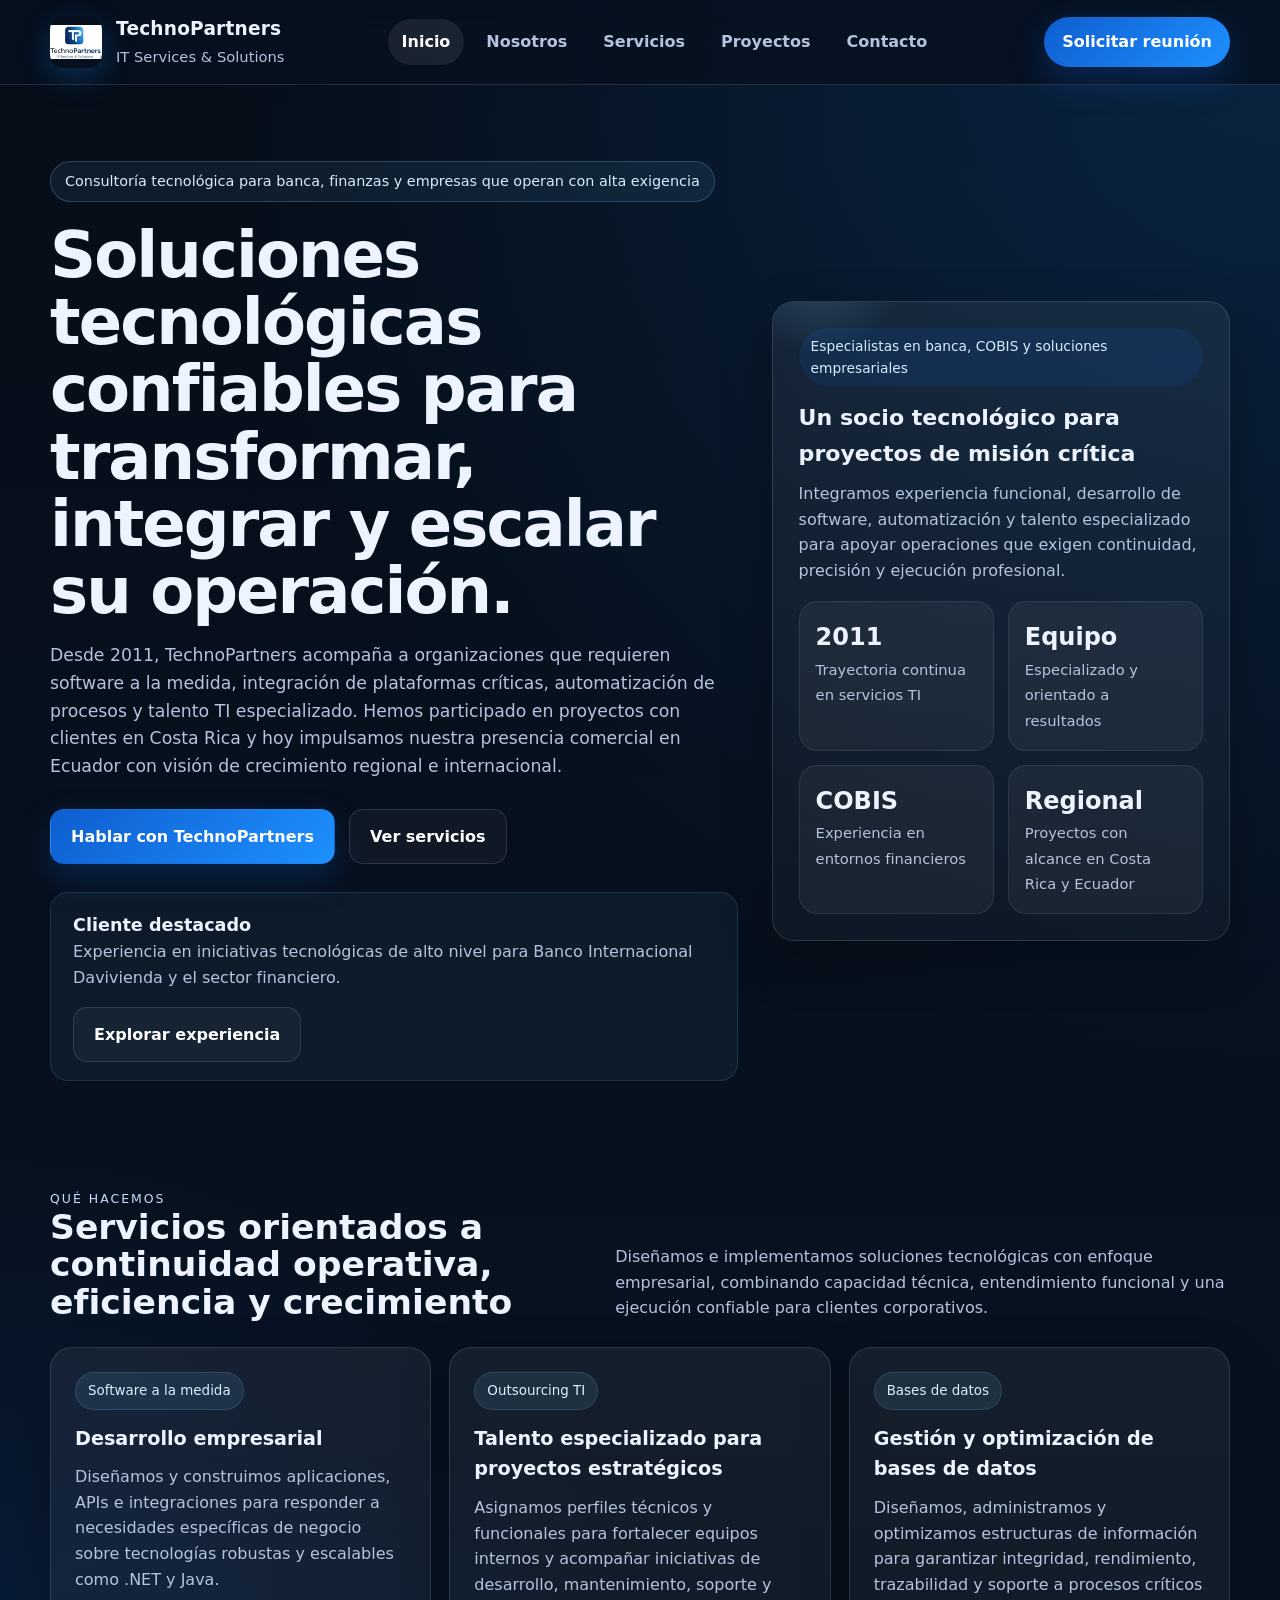
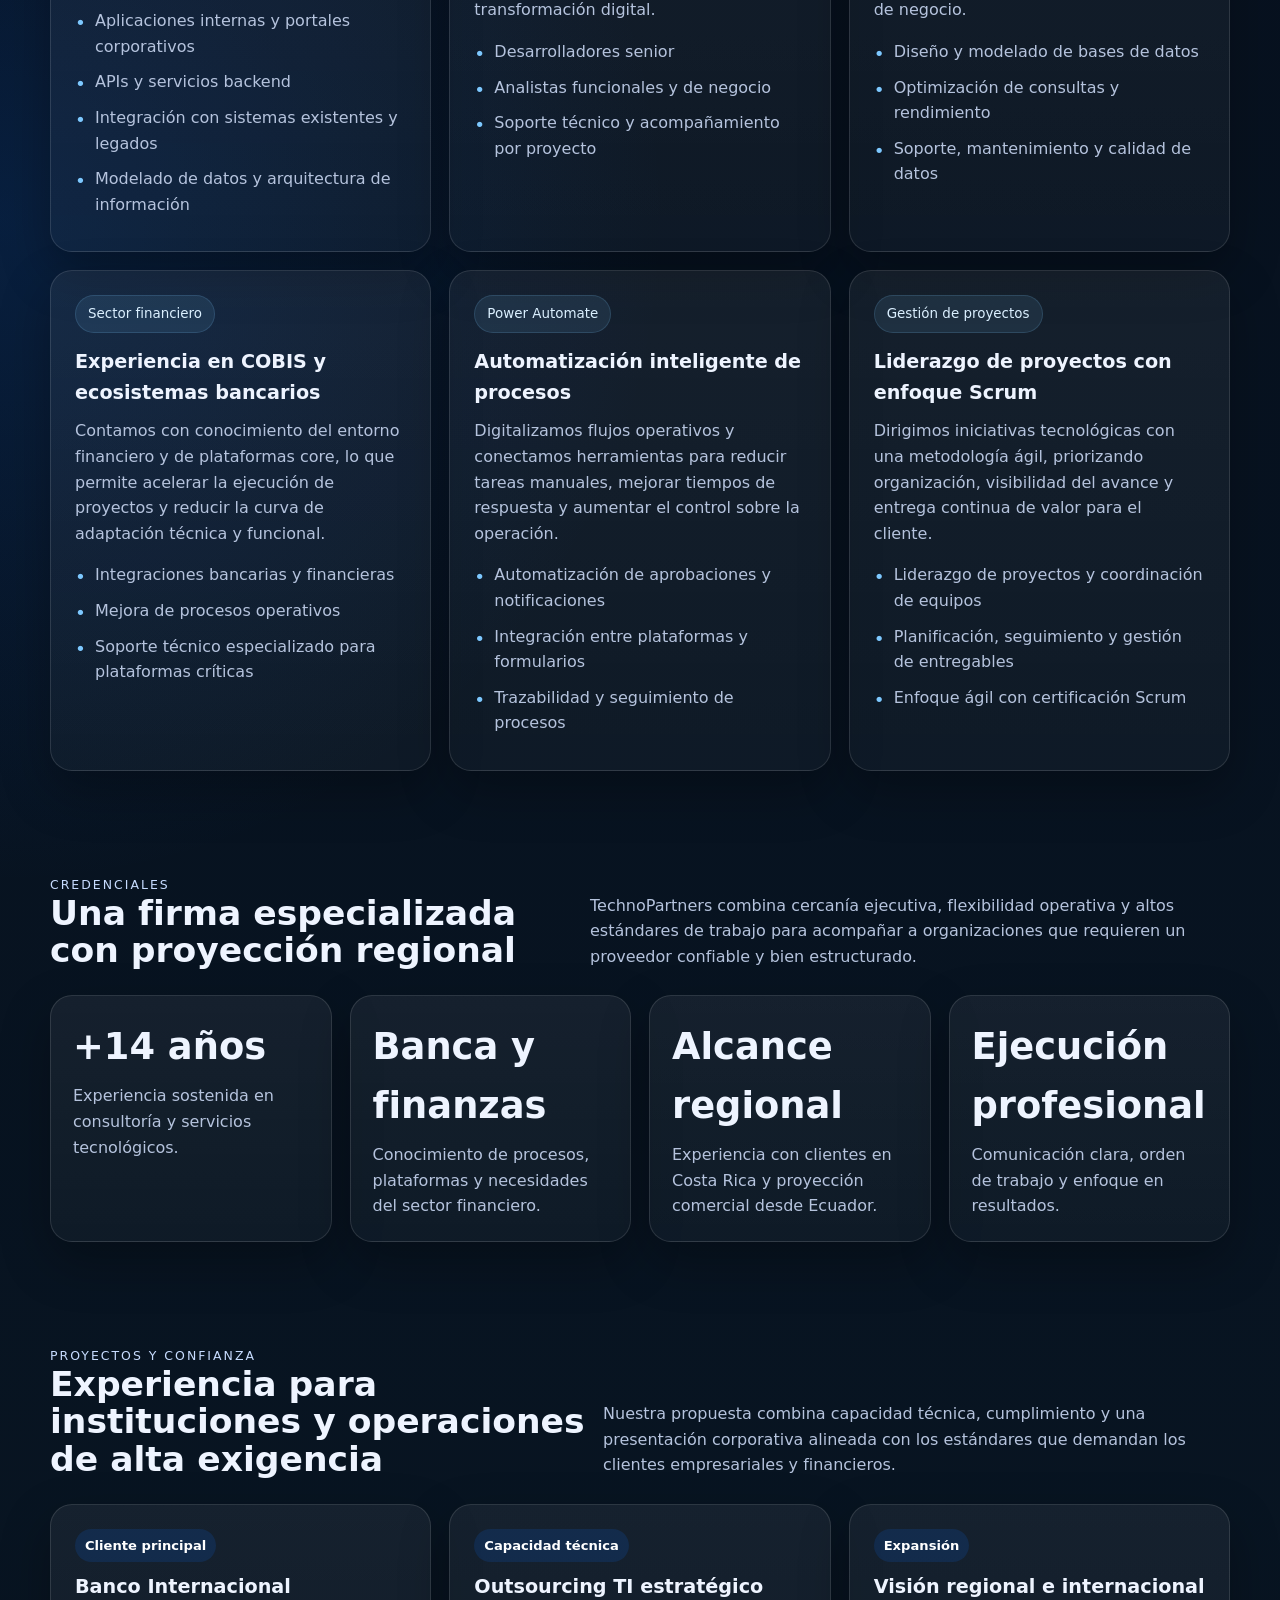
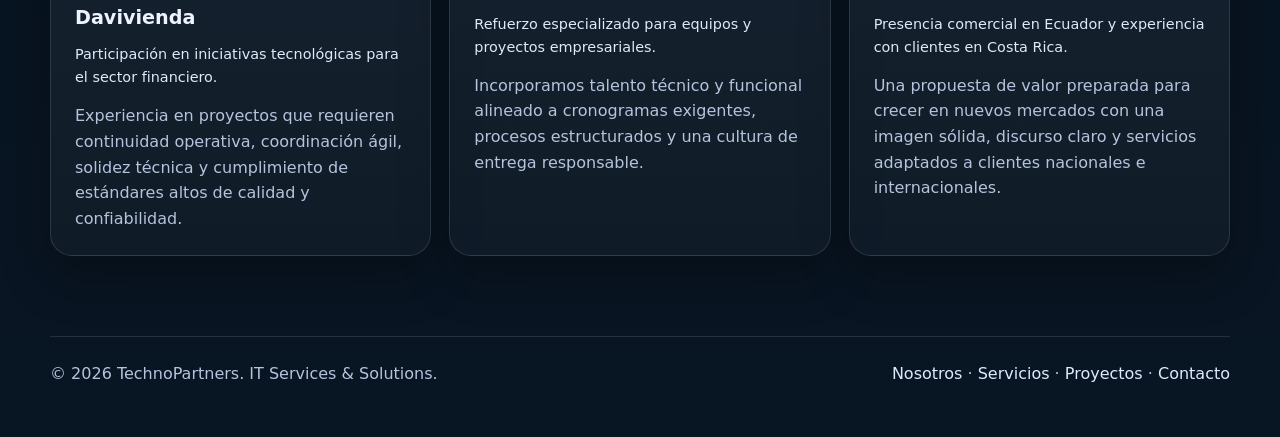
==== index.html @ 27263541 "Add files via upload" ====
<!DOCTYPE html>
<html lang="es">
<head>
  <meta charset="UTF-8" />
  <meta name="viewport" content="width=device-width, initial-scale=1.0" />
  <title>TechnoPartners | IT Services & Solutions</title>
  <meta name="description" content="TechnoPartners brinda servicios premium de consultoría tecnológica, desarrollo de software, outsourcing TI, automatización e integración para banca y empresas en Ecuador, Costa Rica y la región." />
  <link rel="stylesheet" href="styles.css" />
</head>
<body>
  <header class="topbar">
    <div class="container navbar">
      <a class="brand" href="index.html">
        <img src="assets/logo.png" alt="Logo TechnoPartners" />
        <div class="brand-text">
          <strong>TechnoPartners</strong>
          <span>IT Services &amp; Solutions</span>
        </div>
      </a>
      <nav class="nav-links">
        <a class="active" href="index.html">Inicio</a>
        <a href="about.html">Nosotros</a>
        <a href="services.html">Servicios</a>
        <a href="projects.html">Proyectos</a>
        <a href="contact.html">Contacto</a>
      </nav>
      <a class="nav-cta" href="contact.html">Solicitar reunión</a>
    </div>
  </header>

  <main>
    <section class="hero">
      <div class="container hero-grid">
        <div>
          <div class="kicker">Consultoría tecnológica para banca, finanzas y empresas que operan con alta exigencia</div>
          <h1>Soluciones tecnológicas confiables para transformar, integrar y escalar su operación.</h1>
          <p class="lead">Desde 2011, TechnoPartners acompaña a organizaciones que requieren software a la medida, integración de plataformas críticas, automatización de procesos y talento TI especializado. Hemos participado en proyectos con clientes en Costa Rica y hoy impulsamos nuestra presencia comercial en Ecuador con visión de crecimiento regional e internacional.</p>
          <div class="hero-actions">
            <a class="btn btn-primary" href="contact.html">Hablar con TechnoPartners</a>
            <a class="btn btn-secondary" href="services.html">Ver servicios</a>
          </div>
          <div class="band">
            <div>
              <strong>Cliente destacado</strong><br />
              <span>Experiencia en iniciativas tecnológicas de alto nivel para Banco Internacional Davivienda y el sector financiero.</span>
            </div>
            <a class="btn btn-secondary" href="projects.html">Explorar experiencia</a>
          </div>
        </div>
        <aside class="hero-card">
          <div class="badge">Especialistas en banca, COBIS y soluciones empresariales</div>
          <h3>Un socio tecnológico para proyectos de misión crítica</h3>
          <p>Integramos experiencia funcional, desarrollo de software, automatización y talento especializado para apoyar operaciones que exigen continuidad, precisión y ejecución profesional.</p>
          <div class="hero-stats">
            <div class="mini-stat"><strong>2011</strong><span>Trayectoria continua en servicios TI</span></div>
            <div class="mini-stat"><strong>Equipo</strong><span>Especializado y orientado a resultados</span></div>
            <div class="mini-stat"><strong>COBIS</strong><span>Experiencia en entornos financieros</span></div>
            <div class="mini-stat"><strong>Regional</strong><span>Proyectos con alcance en Costa Rica y Ecuador</span></div>
          </div>
        </aside>
      </div>
    </section>

    <section class="section">
      <div class="container">
        <div class="section-header">
          <div>
            <div class="smallcaps">Qué hacemos</div>
            <h2>Servicios orientados a continuidad operativa, eficiencia y crecimiento</h2>
          </div>
          <p>Diseñamos e implementamos soluciones tecnológicas con enfoque empresarial, combinando capacidad técnica, entendimiento funcional y una ejecución confiable para clientes corporativos.</p>
        </div>

        <div class="service-grid">
          <article class="service-card">
            <div class="tag">Software a la medida</div>
            <h3>Desarrollo empresarial</h3>
            <p>Diseñamos y construimos aplicaciones, APIs e integraciones para responder a necesidades específicas de negocio sobre tecnologías robustas y escalables como .NET y Java.</p>
            <ul class="service-list">
              <li>Aplicaciones internas y portales corporativos</li>
              <li>APIs y servicios backend</li>
              <li>Integración con sistemas existentes y legados</li>
              <li>Modelado de datos y arquitectura de información</li>
            </ul>
          </article>

          <article class="service-card">
            <div class="tag">Outsourcing TI</div>
            <h3>Talento especializado para proyectos estratégicos</h3>
            <p>Asignamos perfiles técnicos y funcionales para fortalecer equipos internos y acompañar iniciativas de desarrollo, mantenimiento, soporte y transformación digital.</p>
            <ul class="service-list">
              <li>Desarrolladores senior</li>
              <li>Analistas funcionales y de negocio</li>
              <li>Soporte técnico y acompañamiento por proyecto</li>
            </ul>
          </article>

          <article class="service-card">
            <div class="tag">Bases de datos</div>
            <h3>Gestión y optimización de bases de datos</h3>
            <p>Diseñamos, administramos y optimizamos estructuras de información para garantizar integridad, rendimiento, trazabilidad y soporte a procesos críticos de negocio.</p>
            <ul class="service-list">
              <li>Diseño y modelado de bases de datos</li>
              <li>Optimización de consultas y rendimiento</li>
              <li>Soporte, mantenimiento y calidad de datos</li>
            </ul>
          </article>

          <article class="service-card">
            <div class="tag">Sector financiero</div>
            <h3>Experiencia en COBIS y ecosistemas bancarios</h3>
            <p>Contamos con conocimiento del entorno financiero y de plataformas core, lo que permite acelerar la ejecución de proyectos y reducir la curva de adaptación técnica y funcional.</p>
            <ul class="service-list">
              <li>Integraciones bancarias y financieras</li>
              <li>Mejora de procesos operativos</li>
              <li>Soporte técnico especializado para plataformas críticas</li>
            </ul>
          </article>

          <article class="service-card">
            <div class="tag">Power Automate</div>
            <h3>Automatización inteligente de procesos</h3>
            <p>Digitalizamos flujos operativos y conectamos herramientas para reducir tareas manuales, mejorar tiempos de respuesta y aumentar el control sobre la operación.</p>
            <ul class="service-list">
              <li>Automatización de aprobaciones y notificaciones</li>
              <li>Integración entre plataformas y formularios</li>
              <li>Trazabilidad y seguimiento de procesos</li>
            </ul>
          </article>

          <article class="service-card">
            <div class="tag">Gestión de proyectos</div>
            <h3>Liderazgo de proyectos con enfoque Scrum</h3>
            <p>Dirigimos iniciativas tecnológicas con una metodología ágil, priorizando organización, visibilidad del avance y entrega continua de valor para el cliente.</p>
            <ul class="service-list">
              <li>Liderazgo de proyectos y coordinación de equipos</li>
              <li>Planificación, seguimiento y gestión de entregables</li>
              <li>Enfoque ágil con certificación Scrum</li>
            </ul>
          </article>
        </div>
      </div>
    </section>

    <section class="section">
      <div class="container">
        <div class="section-header">
          <div>
            <div class="smallcaps">Credenciales</div>
            <h2>Una firma especializada con proyección regional</h2>
          </div>
          <p>TechnoPartners combina cercanía ejecutiva, flexibilidad operativa y altos estándares de trabajo para acompañar a organizaciones que requieren un proveedor confiable y bien estructurado.</p>
        </div>
        <div class="metrics-grid">
          <div class="metric"><strong>+14 años</strong><span>Experiencia sostenida en consultoría y servicios tecnológicos.</span></div>
          <div class="metric"><strong>Banca y finanzas</strong><span>Conocimiento de procesos, plataformas y necesidades del sector financiero.</span></div>
          <div class="metric"><strong>Alcance regional</strong><span>Experiencia con clientes en Costa Rica y proyección comercial desde Ecuador.</span></div>
          <div class="metric"><strong>Ejecución profesional</strong><span>Comunicación clara, orden de trabajo y enfoque en resultados.</span></div>
        </div>
      </div>
    </section>

    <section class="section">
      <div class="container">
        <div class="section-header">
          <div>
            <div class="smallcaps">Proyectos y confianza</div>
            <h2>Experiencia para instituciones y operaciones de alta exigencia</h2>
          </div>
          <p>Nuestra propuesta combina capacidad técnica, cumplimiento y una presentación corporativa alineada con los estándares que demandan los clientes empresariales y financieros.</p>
        </div>
        <div class="project-grid">
          <article class="project-card">
            <div class="label">Cliente principal</div>
            <h3>Banco Internacional Davivienda</h3>
            <div class="meta">Participación en iniciativas tecnológicas para el sector financiero.</div>
            <p>Experiencia en proyectos que requieren continuidad operativa, coordinación ágil, solidez técnica y cumplimiento de estándares altos de calidad y confiabilidad.</p>
          </article>

          <article class="project-card">
            <div class="label">Capacidad técnica</div>
            <h3>Outsourcing TI estratégico</h3>
            <div class="meta">Refuerzo especializado para equipos y proyectos empresariales.</div>
            <p>Incorporamos talento técnico y funcional alineado a cronogramas exigentes, procesos estructurados y una cultura de entrega responsable.</p>
          </article>

          <article class="project-card">
            <div class="label">Expansión</div>
            <h3>Visión regional e internacional</h3>
            <div class="meta">Presencia comercial en Ecuador y experiencia con clientes en Costa Rica.</div>
            <p>Una propuesta de valor preparada para crecer en nuevos mercados con una imagen sólida, discurso claro y servicios adaptados a clientes nacionales e internacionales.</p>
          </article>
        </div>
      </div>
    </section>
  </main>

  <footer>
    <div class="container footer-grid">
      <div>© <span data-year></span> TechnoPartners. IT Services &amp; Solutions.</div>
      <div><a href="about.html">Nosotros</a> · <a href="services.html">Servicios</a> · <a href="projects.html">Proyectos</a> · <a href="contact.html">Contacto</a></div>
    </div>
  </footer>
  <script src="script.js"></script>
</body>
</html>
---- styles.css ----
:root {
  --bg: #07111f;
  --bg-soft: #0c1930;
  --surface: rgba(255,255,255,0.06);
  --surface-strong: rgba(255,255,255,0.1);
  --text: #eef4ff;
  --muted: #b5c3dd;
  --line: rgba(255,255,255,0.12);
  --primary: #0e5ecf;
  --primary-2: #1e90ff;
  --accent: #7dc8ff;
  --dark-blue: #0a2d67;
  --max: 1180px;
  --shadow: 0 20px 50px rgba(0,0,0,0.28);
  --radius: 22px;
}
* { box-sizing: border-box; }
html { scroll-behavior: smooth; }
body {
  margin: 0;
  font-family: Inter, system-ui, -apple-system, BlinkMacSystemFont, "Segoe UI", sans-serif;
  color: var(--text);
  background:
    radial-gradient(circle at top right, rgba(30,144,255,0.18), transparent 28%),
    radial-gradient(circle at left center, rgba(14,94,207,0.18), transparent 30%),
    linear-gradient(180deg, #050d18 0%, #07111f 36%, #081522 100%);
  line-height: 1.6;
}
a { color: inherit; text-decoration: none; }
img { max-width: 100%; display: block; }
.container { width: min(var(--max), calc(100% - 40px)); margin: 0 auto; }
.topbar {
  position: sticky; top: 0; z-index: 30;
  backdrop-filter: blur(16px);
  background: rgba(7,17,31,0.82);
  border-bottom: 1px solid var(--line);
}
.navbar {
  display: flex; align-items: center; justify-content: space-between;
  min-height: 84px; gap: 24px;
}
.brand {
  display: flex; align-items: center; gap: 14px; min-width: 0;
}
.brand img {
  width: 52px; height: 52px; object-fit: contain; border-radius: 14px;
  box-shadow: 0 10px 30px rgba(30,144,255,0.25);
}
.brand-text strong { display: block; font-size: 1.16rem; letter-spacing: 0.2px; }
.brand-text span { color: var(--muted); font-size: 0.92rem; }
.nav-links {
  display: flex; align-items: center; gap: 8px; flex-wrap: wrap;
}
.nav-links a {
  padding: 10px 14px; border-radius: 999px; color: var(--muted); font-weight: 600;
}
.nav-links a.active, .nav-links a:hover {
  color: #fff; background: rgba(255,255,255,0.08);
}
.nav-cta {
  display: inline-flex; align-items: center; gap: 8px;
  padding: 12px 18px; border-radius: 999px;
  background: linear-gradient(135deg, var(--primary), var(--primary-2));
  color: #fff; font-weight: 700; box-shadow: 0 14px 34px rgba(14,94,207,0.28);
}
.hero { padding: 76px 0 56px; }
.hero-grid {
  display: grid; grid-template-columns: 1.2fr 0.8fr; gap: 34px; align-items: center;
}
.hero h1 {
  margin: 0 0 16px; font-size: clamp(2.4rem, 5vw, 4.4rem); line-height: 1.05; letter-spacing: -0.03em;
}
.kicker {
  display: inline-flex; gap: 8px; align-items: center; padding: 8px 14px;
  border: 1px solid rgba(125,200,255,0.25); border-radius: 999px;
  background: rgba(125,200,255,0.08); color: #d8ecff; font-size: 0.9rem; margin-bottom: 20px;
}
.lead { font-size: 1.08rem; color: var(--muted); max-width: 760px; }
.hero-actions { display: flex; flex-wrap: wrap; gap: 14px; margin-top: 28px; }
.btn {
  display: inline-flex; align-items: center; justify-content: center; gap: 10px;
  padding: 14px 20px; border-radius: 14px; font-weight: 700;
  border: 1px solid transparent; transition: transform .18s ease, border-color .18s ease, background .18s ease;
}
.btn:hover { transform: translateY(-1px); }
.btn-primary {
  background: linear-gradient(135deg, var(--primary), var(--primary-2)); color: #fff;
  box-shadow: 0 14px 34px rgba(14,94,207,0.25);
}
.btn-secondary {
  background: rgba(255,255,255,0.04); border-color: var(--line); color: #fff;
}
.hero-card, .panel, .card, .metric, .testimonial, .project-card, .contact-card, .form-card, .service-card {
  background: linear-gradient(180deg, rgba(255,255,255,0.06), rgba(255,255,255,0.03));
  border: 1px solid var(--line);
  border-radius: var(--radius);
  box-shadow: var(--shadow);
}
.hero-card { padding: 26px; position: relative; overflow: hidden; }
.hero-card::before {
  content: ""; position: absolute; inset: -20% auto auto -10%; width: 180px; height: 180px;
  background: radial-gradient(circle, rgba(125,200,255,0.22), transparent 70%);
}
.hero-card .badge {
  display: inline-flex; padding: 7px 12px; border-radius: 999px;
  background: rgba(14,94,207,0.14); color: #dcecff; font-size: .86rem; margin-bottom: 14px;
}
.hero-card h3 { margin: 0 0 10px; font-size: 1.38rem; }
.hero-card p { margin: 0 0 18px; color: var(--muted); }
.hero-stats { display: grid; grid-template-columns: repeat(2, 1fr); gap: 14px; }
.mini-stat {
  padding: 16px; border-radius: 18px; background: rgba(255,255,255,0.05); border: 1px solid rgba(255,255,255,0.08);
}
.mini-stat strong { display: block; font-size: 1.5rem; }
.mini-stat span { color: var(--muted); font-size: .92rem; }
.section { padding: 52px 0; }
.section-header { display: flex; align-items: end; justify-content: space-between; gap: 18px; margin-bottom: 26px; }
.section-header h2 { margin: 0; font-size: clamp(1.8rem, 2.7vw, 2.8rem); line-height: 1.08; }
.section-header p { margin: 0; color: var(--muted); max-width: 640px; }
.grid-3, .grid-4, .service-grid, .project-grid, .metrics-grid, .contact-grid {
  display: grid; gap: 18px;
}
.grid-3, .service-grid, .project-grid { grid-template-columns: repeat(3, minmax(0, 1fr)); }
.grid-4, .metrics-grid { grid-template-columns: repeat(4, minmax(0, 1fr)); }
.card, .service-card, .project-card, .contact-card, .form-card, .panel { padding: 24px; }
.card h3, .service-card h3, .project-card h3, .contact-card h3, .panel h3 { margin: 0 0 10px; font-size: 1.2rem; }
.card p, .service-card p, .project-card p, .contact-card p, .panel p { margin: 0; color: var(--muted); }
.tag, .tagline {
  display: inline-flex; padding: 7px 12px; border-radius: 999px; background: rgba(125,200,255,0.1);
  border: 1px solid rgba(125,200,255,0.16); color: #dbf0ff; font-size: .84rem; margin-bottom: 14px;
}
.service-list, .bullet-list {
  list-style: none; padding: 0; margin: 16px 0 0;
}
.service-list li, .bullet-list li {
  position: relative; padding-left: 20px; margin: 10px 0; color: var(--muted);
}
.service-list li::before, .bullet-list li::before {
  content: "•"; position: absolute; left: 0; top: 0; color: var(--accent); font-size: 1.15rem;
}
.metric { padding: 22px; }
.metric strong { display: block; font-size: clamp(1.5rem, 3vw, 2.3rem); margin-bottom: 6px; }
.metric span { color: var(--muted); }
.band {
  margin: 28px 0 0; padding: 18px 22px; border-radius: 18px;
  display: flex; align-items: center; justify-content: space-between; gap: 16px; flex-wrap: wrap;
  border: 1px solid rgba(125,200,255,0.14); background: rgba(125,200,255,0.06);
}
.band strong { font-size: 1.1rem; }
.band span { color: var(--muted); }
.project-card .meta { color: #dfe9fb; font-size: .9rem; margin: 8px 0 14px; }
.project-card .label {
  display: inline-flex; margin-bottom: 10px; color: #fff; font-size: .82rem; font-weight: 700;
  padding: 6px 10px; border-radius: 999px; background: rgba(14,94,207,0.18);
}
.contact-grid { grid-template-columns: 0.88fr 1.12fr; align-items: start; }
.contact-card a, footer a { color: #dcebff; }
.contact-list { list-style: none; padding: 0; margin: 18px 0 0; display: grid; gap: 10px; }
.contact-list li { color: var(--muted); }
form { display: grid; gap: 14px; }
label { font-weight: 600; font-size: .95rem; }
input, select, textarea {
  width: 100%; margin-top: 8px; background: rgba(255,255,255,0.04); color: #fff;
  border: 1px solid rgba(255,255,255,0.12); border-radius: 14px; padding: 14px 15px;
  font: inherit; outline: none;
}
input:focus, select:focus, textarea:focus { border-color: rgba(125,200,255,0.5); box-shadow: 0 0 0 4px rgba(125,200,255,0.08); }
textarea { min-height: 140px; resize: vertical; }
.form-note { color: var(--muted); font-size: .92rem; margin-top: 8px; }
footer {
  padding: 28px 0 50px; color: var(--muted);
}
.footer-grid {
  display: flex; align-items: center; justify-content: space-between; gap: 16px; flex-wrap: wrap;
  border-top: 1px solid var(--line); padding-top: 24px;
}
.page-hero { padding: 62px 0 26px; }
.page-hero h1 { margin: 0 0 12px; font-size: clamp(2.1rem, 4vw, 3.4rem); }
.page-hero p { margin: 0; color: var(--muted); max-width: 760px; }
.two-col {
  display: grid; grid-template-columns: 1fr 1fr; gap: 20px;
}
.logo-showcase {
  display: flex; justify-content: center; align-items: center; padding: 26px; min-height: 280px;
  background: linear-gradient(180deg, rgba(255,255,255,0.08), rgba(255,255,255,0.03));
  border-radius: var(--radius); border: 1px solid var(--line);
}
.logo-showcase img { max-width: 320px; }
.smallcaps { text-transform: uppercase; letter-spacing: .16em; font-size: .78rem; color: #c7dcff; }
.highlight {
  background: linear-gradient(135deg, rgba(14,94,207,.18), rgba(125,200,255,.14));
  border: 1px solid rgba(125,200,255,0.18);
}
@media (max-width: 980px) {
  .hero-grid, .contact-grid, .two-col { grid-template-columns: 1fr; }
  .grid-3, .service-grid, .project-grid, .grid-4, .metrics-grid { grid-template-columns: repeat(2, minmax(0, 1fr)); }
}
@media (max-width: 740px) {
  .navbar { min-height: auto; padding: 14px 0; align-items: flex-start; flex-direction: column; }
  .nav-links { gap: 6px; }
  .nav-links a { padding: 8px 12px; }
  .grid-3, .service-grid, .project-grid, .grid-4, .metrics-grid { grid-template-columns: 1fr; }
  .hero { padding-top: 34px; }
  .container { width: min(var(--max), calc(100% - 24px)); }
}


/* Enhanced form + whatsapp */
label select {
  appearance: none;
  -webkit-appearance: none;
  -moz-appearance: none;
  background-image: linear-gradient(45deg, transparent 50%, #dbe8ff 50%), linear-gradient(135deg, #dbe8ff 50%, transparent 50%), linear-gradient(180deg, rgba(255,255,255,0.04), rgba(255,255,255,0.02));
  background-position: calc(100% - 22px) calc(50% - 3px), calc(100% - 15px) calc(50% - 3px), 0 0;
  background-size: 7px 7px, 7px 7px, 100% 100%;
  background-repeat: no-repeat;
  padding-right: 56px;
}
label select option {
  background: #12233e;
  color: #eef4ff;
}
.whatsapp-btn {
  position: relative;
  overflow: hidden;
  background: linear-gradient(135deg, #0f8f5d, #29b66f);
  color: #fff;
  border-color: rgba(255,255,255,0.08);
  box-shadow: 0 14px 34px rgba(24, 176, 96, 0.24);
}
.whatsapp-btn::before {
  content: "";
  position: absolute;
  inset: 0;
  background: linear-gradient(120deg, transparent 0%, rgba(255,255,255,0.18) 45%, transparent 70%);
  transform: translateX(-120%);
  transition: transform .6s ease;
}
.whatsapp-btn:hover::before { transform: translateX(120%); }
.whatsapp-btn .wa-icon {
  width: 22px;
  height: 22px;
  border-radius: 999px;
  background: rgba(255,255,255,0.16);
  display: inline-flex;
  align-items: center;
  justify-content: center;
  font-size: .95rem;
}
.whatsapp-btn .wa-text { display:flex; flex-direction:column; align-items:flex-start; line-height:1.15; }
.whatsapp-btn .wa-text small { opacity:.86; font-size:.72rem; font-weight:600; }
.btn-row { display:flex; flex-wrap:wrap; gap:12px; margin-top: 6px; }
@keyframes pulseGlow {
  0% { box-shadow: 0 0 0 0 rgba(41,182,111,0.32), 0 14px 34px rgba(24,176,96,0.24); }
  70% { box-shadow: 0 0 0 14px rgba(41,182,111,0), 0 14px 34px rgba(24,176,96,0.24); }
  100% { box-shadow: 0 0 0 0 rgba(41,182,111,0), 0 14px 34px rgba(24,176,96,0.24); }
}
.whatsapp-btn { animation: pulseGlow 2.8s infinite; }
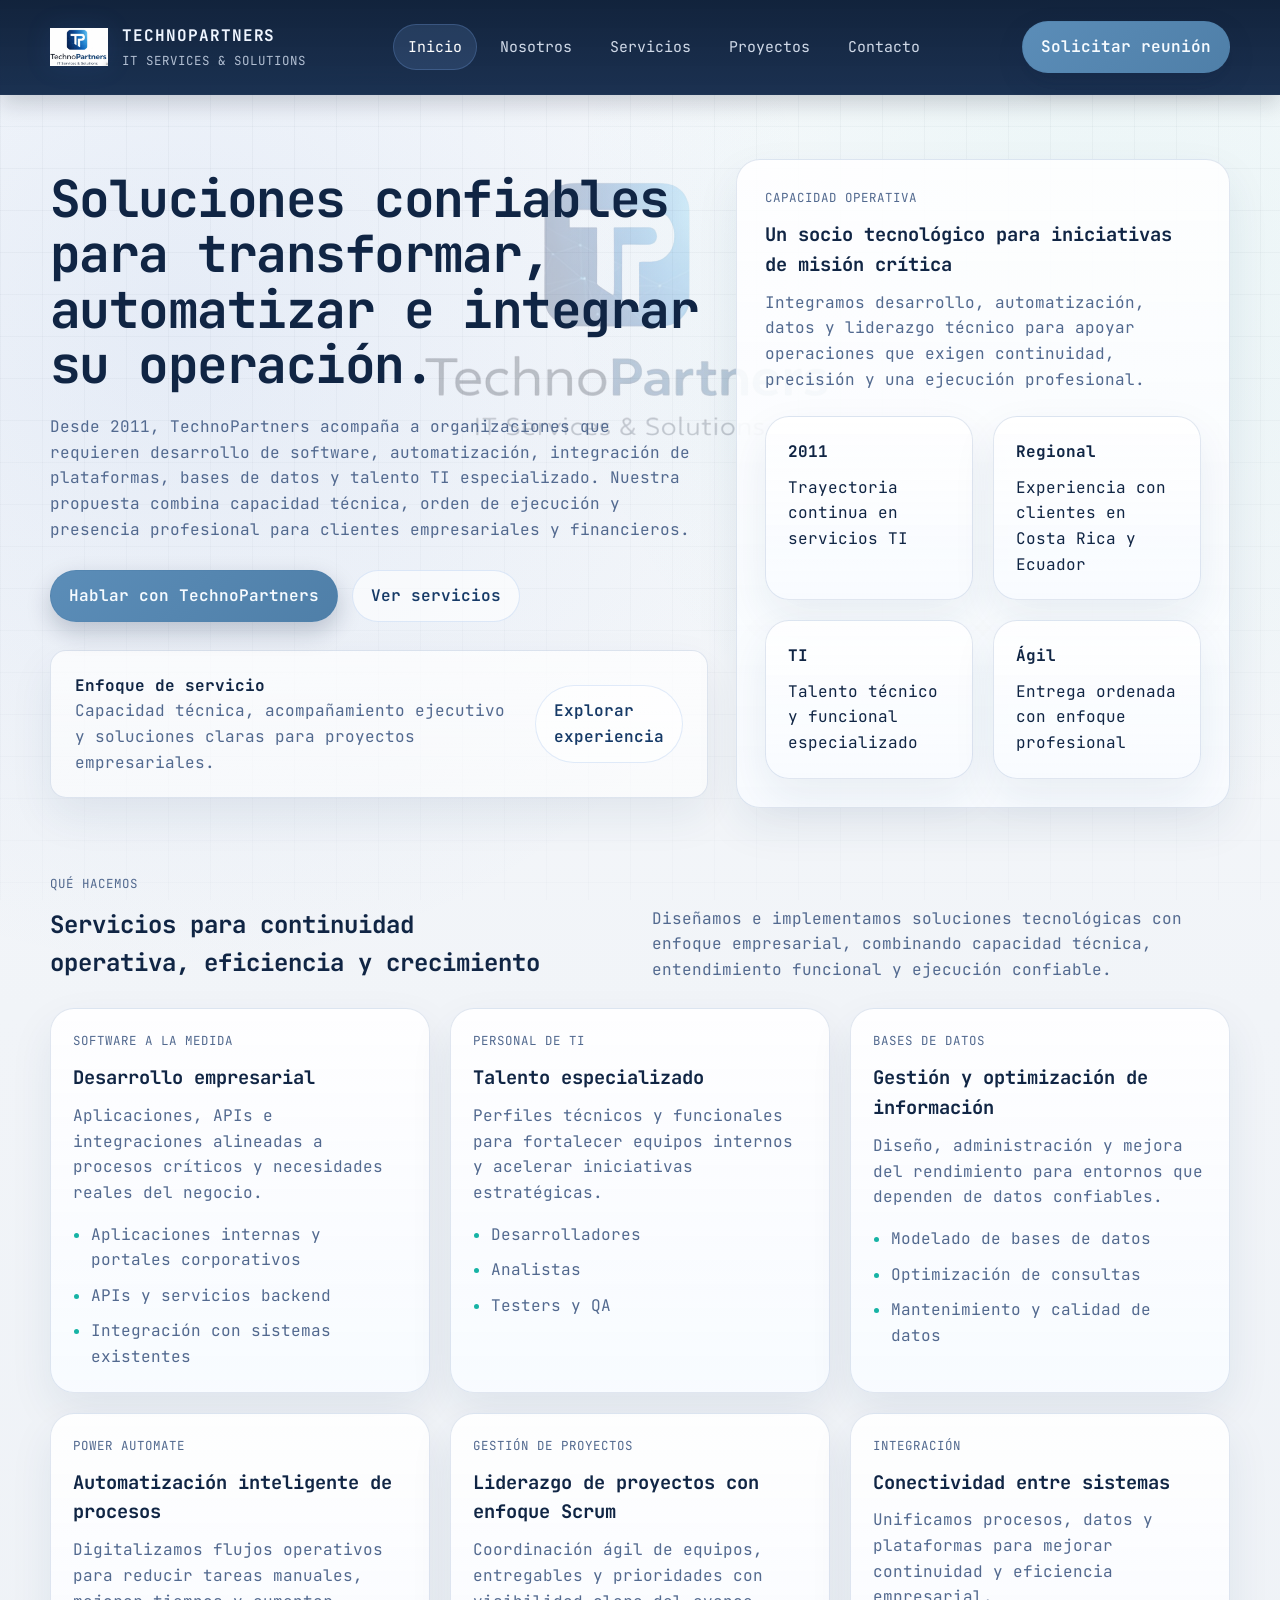
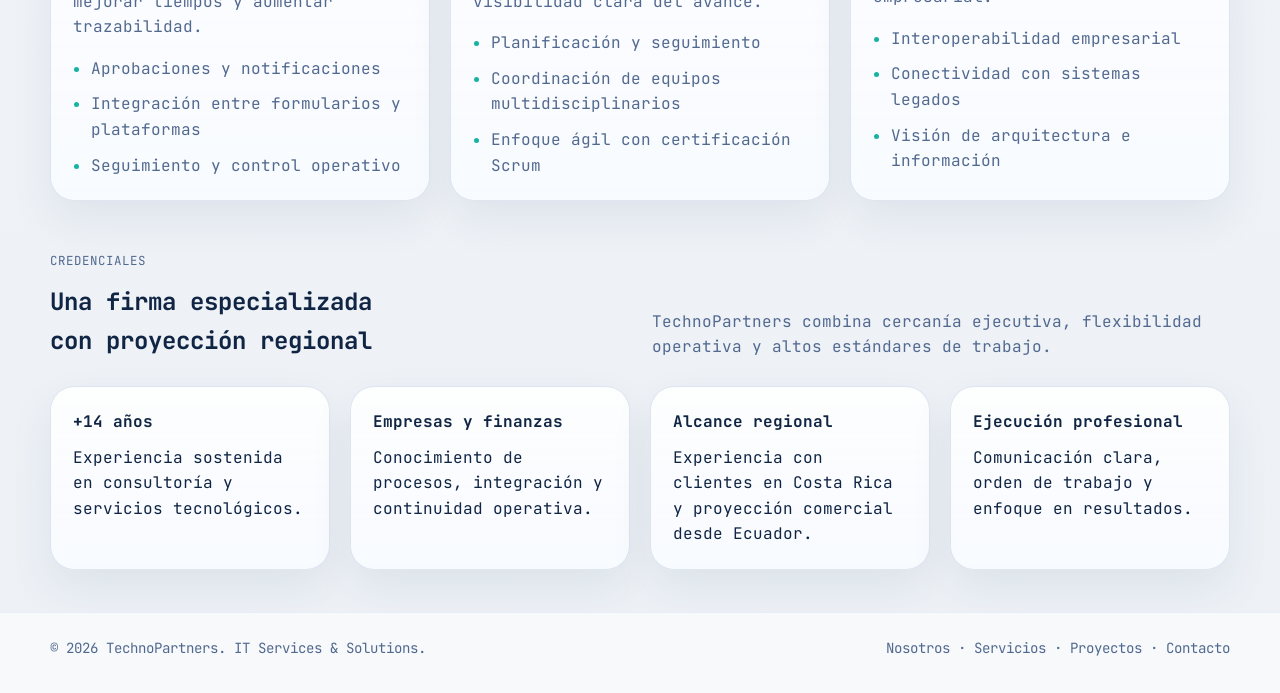
==== commit 63cd12aa: "Add files via upload version 2 webpage tp" ====
--- a/index.html
+++ b/index.html
@@ -4,7 +4,7 @@
   <meta charset="UTF-8" />
   <meta name="viewport" content="width=device-width, initial-scale=1.0" />
   <title>TechnoPartners | IT Services & Solutions</title>
-  <meta name="description" content="TechnoPartners brinda servicios premium de consultoría tecnológica, desarrollo de software, outsourcing TI, automatización e integración para banca y empresas en Ecuador, Costa Rica y la región." />
+  <meta name="description" content="TechnoPartners brinda servicios de consultoría tecnológica, desarrollo de software, outsourcing TI, automatización, bases de datos y liderazgo de proyectos para empresas en Ecuador, Costa Rica y la región." />
   <link rel="stylesheet" href="styles.css" />
 </head>
 <body>
@@ -32,30 +32,51 @@
     <section class="hero">
       <div class="container hero-grid">
         <div>
-          <div class="kicker">Consultoría tecnológica para banca, finanzas y empresas que operan con alta exigencia</div>
-          <h1>Soluciones tecnológicas confiables para transformar, integrar y escalar su operación.</h1>
-          <p class="lead">Desde 2011, TechnoPartners acompaña a organizaciones que requieren software a la medida, integración de plataformas críticas, automatización de procesos y talento TI especializado. Hemos participado en proyectos con clientes en Costa Rica y hoy impulsamos nuestra presencia comercial en Ecuador con visión de crecimiento regional e internacional.</p>
+          
+          <h1>Soluciones confiables para transformar, automatizar e integrar su operación.</h1>
+          <p class="lead">
+            Desde 2011, TechnoPartners acompaña a organizaciones que requieren desarrollo de software,
+            automatización, integración de plataformas, bases de datos y talento TI especializado.
+            Nuestra propuesta combina capacidad técnica, orden de ejecución y presencia profesional
+            para clientes empresariales y financieros.
+          </p>
           <div class="hero-actions">
             <a class="btn btn-primary" href="contact.html">Hablar con TechnoPartners</a>
             <a class="btn btn-secondary" href="services.html">Ver servicios</a>
           </div>
           <div class="band">
             <div>
-              <strong>Cliente destacado</strong><br />
-              <span>Experiencia en iniciativas tecnológicas de alto nivel para Banco Internacional Davivienda y el sector financiero.</span>
+              <strong>Enfoque de servicio</strong><br />
+              <span>Capacidad técnica, acompañamiento ejecutivo y soluciones claras para proyectos empresariales.</span>
             </div>
             <a class="btn btn-secondary" href="projects.html">Explorar experiencia</a>
           </div>
         </div>
+
         <aside class="hero-card">
-          <div class="badge">Especialistas en banca, COBIS y soluciones empresariales</div>
-          <h3>Un socio tecnológico para proyectos de misión crítica</h3>
-          <p>Integramos experiencia funcional, desarrollo de software, automatización y talento especializado para apoyar operaciones que exigen continuidad, precisión y ejecución profesional.</p>
+          <div class="smallcaps">Capacidad operativa</div>
+          <h3>Un socio tecnológico para iniciativas de misión crítica</h3>
+          <p>
+            Integramos desarrollo, automatización, datos y liderazgo técnico para apoyar operaciones que exigen
+            continuidad, precisión y una ejecución profesional.
+          </p>
           <div class="hero-stats">
-            <div class="mini-stat"><strong>2011</strong><span>Trayectoria continua en servicios TI</span></div>
-            <div class="mini-stat"><strong>Equipo</strong><span>Especializado y orientado a resultados</span></div>
-            <div class="mini-stat"><strong>COBIS</strong><span>Experiencia en entornos financieros</span></div>
-            <div class="mini-stat"><strong>Regional</strong><span>Proyectos con alcance en Costa Rica y Ecuador</span></div>
+            <div class="mini-stat">
+              <strong>2011</strong>
+              <span>Trayectoria continua en servicios TI</span>
+            </div>
+            <div class="mini-stat">
+              <strong>Regional</strong>
+              <span>Experiencia con clientes en Costa Rica y Ecuador</span>
+            </div>
+            <div class="mini-stat">
+              <strong>TI</strong>
+              <span>Talento técnico y funcional especializado</span>
+            </div>
+            <div class="mini-stat">
+              <strong>Ágil</strong>
+              <span>Entrega ordenada con enfoque profesional</span>
+            </div>
           </div>
         </aside>
       </div>
@@ -66,76 +87,78 @@
         <div class="section-header">
           <div>
             <div class="smallcaps">Qué hacemos</div>
-            <h2>Servicios orientados a continuidad operativa, eficiencia y crecimiento</h2>
-          </div>
-          <p>Diseñamos e implementamos soluciones tecnológicas con enfoque empresarial, combinando capacidad técnica, entendimiento funcional y una ejecución confiable para clientes corporativos.</p>
+            <h2>Servicios para continuidad operativa, eficiencia y crecimiento</h2>
+          </div>
+          <p>
+            Diseñamos e implementamos soluciones tecnológicas con enfoque empresarial, combinando capacidad técnica,
+            entendimiento funcional y ejecución confiable.
+          </p>
         </div>
 
         <div class="service-grid">
           <article class="service-card">
             <div class="tag">Software a la medida</div>
             <h3>Desarrollo empresarial</h3>
-            <p>Diseñamos y construimos aplicaciones, APIs e integraciones para responder a necesidades específicas de negocio sobre tecnologías robustas y escalables como .NET y Java.</p>
+            <p>Aplicaciones, APIs e integraciones alineadas a procesos críticos y necesidades reales del negocio.</p>
             <ul class="service-list">
               <li>Aplicaciones internas y portales corporativos</li>
               <li>APIs y servicios backend</li>
-              <li>Integración con sistemas existentes y legados</li>
-              <li>Modelado de datos y arquitectura de información</li>
-            </ul>
-          </article>
-
-          <article class="service-card">
-            <div class="tag">Outsourcing TI</div>
-            <h3>Talento especializado para proyectos estratégicos</h3>
-            <p>Asignamos perfiles técnicos y funcionales para fortalecer equipos internos y acompañar iniciativas de desarrollo, mantenimiento, soporte y transformación digital.</p>
-            <ul class="service-list">
-              <li>Desarrolladores senior</li>
-              <li>Analistas funcionales y de negocio</li>
-              <li>Soporte técnico y acompañamiento por proyecto</li>
+              <li>Integración con sistemas existentes</li>
+            </ul>
+          </article>
+
+          <article class="service-card">
+            <div class="tag">Personal de TI</div>
+            <h3>Talento especializado</h3>
+            <p>Perfiles técnicos y funcionales para fortalecer equipos internos y acelerar iniciativas estratégicas.</p>
+            <ul class="service-list">
+              <li>Desarrolladores</li>
+              <li>Analistas</li>
+              <li>Testers y QA</li>
             </ul>
           </article>
 
           <article class="service-card">
             <div class="tag">Bases de datos</div>
-            <h3>Gestión y optimización de bases de datos</h3>
-            <p>Diseñamos, administramos y optimizamos estructuras de información para garantizar integridad, rendimiento, trazabilidad y soporte a procesos críticos de negocio.</p>
-            <ul class="service-list">
-              <li>Diseño y modelado de bases de datos</li>
-              <li>Optimización de consultas y rendimiento</li>
-              <li>Soporte, mantenimiento y calidad de datos</li>
-            </ul>
-          </article>
-
-          <article class="service-card">
-            <div class="tag">Sector financiero</div>
-            <h3>Experiencia en COBIS y ecosistemas bancarios</h3>
-            <p>Contamos con conocimiento del entorno financiero y de plataformas core, lo que permite acelerar la ejecución de proyectos y reducir la curva de adaptación técnica y funcional.</p>
-            <ul class="service-list">
-              <li>Integraciones bancarias y financieras</li>
-              <li>Mejora de procesos operativos</li>
-              <li>Soporte técnico especializado para plataformas críticas</li>
+            <h3>Gestión y optimización de información</h3>
+            <p>Diseño, administración y mejora del rendimiento para entornos que dependen de datos confiables.</p>
+            <ul class="service-list">
+              <li>Modelado de bases de datos</li>
+              <li>Optimización de consultas</li>
+              <li>Mantenimiento y calidad de datos</li>
             </ul>
           </article>
 
           <article class="service-card">
             <div class="tag">Power Automate</div>
             <h3>Automatización inteligente de procesos</h3>
-            <p>Digitalizamos flujos operativos y conectamos herramientas para reducir tareas manuales, mejorar tiempos de respuesta y aumentar el control sobre la operación.</p>
-            <ul class="service-list">
-              <li>Automatización de aprobaciones y notificaciones</li>
-              <li>Integración entre plataformas y formularios</li>
-              <li>Trazabilidad y seguimiento de procesos</li>
+            <p>Digitalizamos flujos operativos para reducir tareas manuales, mejorar tiempos y aumentar trazabilidad.</p>
+            <ul class="service-list">
+              <li>Aprobaciones y notificaciones</li>
+              <li>Integración entre formularios y plataformas</li>
+              <li>Seguimiento y control operativo</li>
             </ul>
           </article>
 
           <article class="service-card">
             <div class="tag">Gestión de proyectos</div>
             <h3>Liderazgo de proyectos con enfoque Scrum</h3>
-            <p>Dirigimos iniciativas tecnológicas con una metodología ágil, priorizando organización, visibilidad del avance y entrega continua de valor para el cliente.</p>
-            <ul class="service-list">
-              <li>Liderazgo de proyectos y coordinación de equipos</li>
-              <li>Planificación, seguimiento y gestión de entregables</li>
+            <p>Coordinación ágil de equipos, entregables y prioridades con visibilidad clara del avance.</p>
+            <ul class="service-list">
+              <li>Planificación y seguimiento</li>
+              <li>Coordinación de equipos multidisciplinarios</li>
               <li>Enfoque ágil con certificación Scrum</li>
+            </ul>
+          </article>
+
+          <article class="service-card">
+            <div class="tag">Integración</div>
+            <h3>Conectividad entre sistemas</h3>
+            <p>Unificamos procesos, datos y plataformas para mejorar continuidad y eficiencia empresarial.</p>
+            <ul class="service-list">
+              <li>Interoperabilidad empresarial</li>
+              <li>Conectividad con sistemas legados</li>
+              <li>Visión de arquitectura e información</li>
             </ul>
           </article>
         </div>
@@ -149,47 +172,26 @@
             <div class="smallcaps">Credenciales</div>
             <h2>Una firma especializada con proyección regional</h2>
           </div>
-          <p>TechnoPartners combina cercanía ejecutiva, flexibilidad operativa y altos estándares de trabajo para acompañar a organizaciones que requieren un proveedor confiable y bien estructurado.</p>
-        </div>
+          <p>TechnoPartners combina cercanía ejecutiva, flexibilidad operativa y altos estándares de trabajo.</p>
+        </div>
+
         <div class="metrics-grid">
-          <div class="metric"><strong>+14 años</strong><span>Experiencia sostenida en consultoría y servicios tecnológicos.</span></div>
-          <div class="metric"><strong>Banca y finanzas</strong><span>Conocimiento de procesos, plataformas y necesidades del sector financiero.</span></div>
-          <div class="metric"><strong>Alcance regional</strong><span>Experiencia con clientes en Costa Rica y proyección comercial desde Ecuador.</span></div>
-          <div class="metric"><strong>Ejecución profesional</strong><span>Comunicación clara, orden de trabajo y enfoque en resultados.</span></div>
-        </div>
-      </div>
-    </section>
-
-    <section class="section">
-      <div class="container">
-        <div class="section-header">
-          <div>
-            <div class="smallcaps">Proyectos y confianza</div>
-            <h2>Experiencia para instituciones y operaciones de alta exigencia</h2>
-          </div>
-          <p>Nuestra propuesta combina capacidad técnica, cumplimiento y una presentación corporativa alineada con los estándares que demandan los clientes empresariales y financieros.</p>
-        </div>
-        <div class="project-grid">
-          <article class="project-card">
-            <div class="label">Cliente principal</div>
-            <h3>Banco Internacional Davivienda</h3>
-            <div class="meta">Participación en iniciativas tecnológicas para el sector financiero.</div>
-            <p>Experiencia en proyectos que requieren continuidad operativa, coordinación ágil, solidez técnica y cumplimiento de estándares altos de calidad y confiabilidad.</p>
-          </article>
-
-          <article class="project-card">
-            <div class="label">Capacidad técnica</div>
-            <h3>Outsourcing TI estratégico</h3>
-            <div class="meta">Refuerzo especializado para equipos y proyectos empresariales.</div>
-            <p>Incorporamos talento técnico y funcional alineado a cronogramas exigentes, procesos estructurados y una cultura de entrega responsable.</p>
-          </article>
-
-          <article class="project-card">
-            <div class="label">Expansión</div>
-            <h3>Visión regional e internacional</h3>
-            <div class="meta">Presencia comercial en Ecuador y experiencia con clientes en Costa Rica.</div>
-            <p>Una propuesta de valor preparada para crecer en nuevos mercados con una imagen sólida, discurso claro y servicios adaptados a clientes nacionales e internacionales.</p>
-          </article>
+          <div class="metric">
+            <strong>+14 años</strong>
+            <span>Experiencia sostenida en consultoría y servicios tecnológicos.</span>
+          </div>
+          <div class="metric">
+            <strong>Empresas y finanzas</strong>
+            <span>Conocimiento de procesos, integración y continuidad operativa.</span>
+          </div>
+          <div class="metric">
+            <strong>Alcance regional</strong>
+            <span>Experiencia con clientes en Costa Rica y proyección comercial desde Ecuador.</span>
+          </div>
+          <div class="metric">
+            <strong>Ejecución profesional</strong>
+            <span>Comunicación clara, orden de trabajo y enfoque en resultados.</span>
+          </div>
         </div>
       </div>
     </section>
@@ -198,9 +200,15 @@
   <footer>
     <div class="container footer-grid">
       <div>© <span data-year></span> TechnoPartners. IT Services &amp; Solutions.</div>
-      <div><a href="about.html">Nosotros</a> · <a href="services.html">Servicios</a> · <a href="projects.html">Proyectos</a> · <a href="contact.html">Contacto</a></div>
+      <div>
+        <a href="about.html">Nosotros</a> ·
+        <a href="services.html">Servicios</a> ·
+        <a href="projects.html">Proyectos</a> ·
+        <a href="contact.html">Contacto</a>
+      </div>
     </div>
   </footer>
+
   <script src="script.js"></script>
 </body>
-</html>+</html>
--- a/styles.css
+++ b/styles.css
@@ -1,258 +1,583 @@
+@import url('https://fonts.googleapis.com/css2?family=JetBrains+Mono:wght@300;400;500;600;700&display=swap');
+
 :root {
-  --bg: #07111f;
-  --bg-soft: #0c1930;
-  --surface: rgba(255,255,255,0.06);
-  --surface-strong: rgba(255,255,255,0.1);
-  --text: #eef4ff;
-  --muted: #b5c3dd;
-  --line: rgba(255,255,255,0.12);
-  --primary: #0e5ecf;
-  --primary-2: #1e90ff;
-  --accent: #7dc8ff;
-  --dark-blue: #0a2d67;
-  --max: 1180px;
-  --shadow: 0 20px 50px rgba(0,0,0,0.28);
-  --radius: 22px;
-}
-* { box-sizing: border-box; }
+  --bg: #f3f5f8;
+  --bg-soft: #e7edf5;
+  --panel: rgba(255, 255, 255, 0.9);
+  --panel-strong: rgba(255, 255, 255, 0.96);
+  --line: rgba(45, 86, 148, 0.14);
+  --line-strong: rgba(33, 82, 153, 0.28);
+  --text: #102544;
+  --muted: #52698f;
+  --accent: #2f6fd6;
+  --accent-2: #16b3a5;
+  --navy: #081a34;
+  --navy-2: #0d2446;
+  --whatsapp: #25D366;
+  --whatsapp-dark: #128C7E;
+  --mail: #f6c445;
+  --mail-dark: #d79600;
+  --glow: 0 18px 44px rgba(30, 58, 108, 0.08);
+  --radius: 24px;
+  --radius-sm: 16px;
+  --container: 1180px;
+}
+
+* { box-sizing: border-box; margin: 0; padding: 0; }
 html { scroll-behavior: smooth; }
+
 body {
-  margin: 0;
-  font-family: Inter, system-ui, -apple-system, BlinkMacSystemFont, "Segoe UI", sans-serif;
+  font-family: 'JetBrains Mono', monospace;
   color: var(--text);
   background:
-    radial-gradient(circle at top right, rgba(30,144,255,0.18), transparent 28%),
-    radial-gradient(circle at left center, rgba(14,94,207,0.18), transparent 30%),
-    linear-gradient(180deg, #050d18 0%, #07111f 36%, #081522 100%);
+    radial-gradient(circle at 14% 14%, rgba(59, 111, 204, 0.09), transparent 29%),
+    radial-gradient(circle at 86% 12%, rgba(22, 179, 165, 0.06), transparent 24%),
+    linear-gradient(180deg, #f8fafc 0%, #f1f4f8 44%, #edf1f6 100%);
+  min-height: 100vh;
   line-height: 1.6;
-}
+  position: relative;
+}
+
+body::before {
+  content: "";
+  position: fixed;
+  inset: 0;
+  background: url('assets/logosinfondotp.svg') no-repeat center 19%;
+  background-size: min(68vw, 960px);
+  opacity: 0.24;
+  filter: blur(0.15px);
+  pointer-events: none;
+  z-index: -2;
+}
+
+body::after {
+  content: "";
+  position: fixed;
+  inset: 0;
+  background-image:
+    linear-gradient(rgba(15,34,63,0.045) 1px, transparent 1px),
+    linear-gradient(90deg, rgba(15,34,63,0.045) 1px, transparent 1px);
+  background-size: 42px 42px;
+  mask-image: linear-gradient(to bottom, rgba(0,0,0,.82), rgba(0,0,0,.35));
+  -webkit-mask-image: linear-gradient(to bottom, rgba(0,0,0,.82), rgba(0,0,0,.35));
+  pointer-events: none;
+  z-index: -1;
+}
+
 a { color: inherit; text-decoration: none; }
 img { max-width: 100%; display: block; }
-.container { width: min(var(--max), calc(100% - 40px)); margin: 0 auto; }
+
+.container {
+  width: min(calc(100% - 40px), var(--container));
+  margin: 0 auto;
+}
+
 .topbar {
-  position: sticky; top: 0; z-index: 30;
+  position: sticky;
+  top: 0;
+  z-index: 20;
   backdrop-filter: blur(16px);
-  background: rgba(7,17,31,0.82);
-  border-bottom: 1px solid var(--line);
-}
+  -webkit-backdrop-filter: blur(16px);
+  background: linear-gradient(180deg, rgba(8, 26, 52, 0.96), rgba(13, 36, 70, 0.94));
+  border-bottom: 1px solid rgba(122, 167, 241, 0.14);
+  box-shadow: 0 8px 22px rgba(5, 16, 34, 0.18);
+}
+
 .navbar {
-  display: flex; align-items: center; justify-content: space-between;
-  min-height: 84px; gap: 24px;
-}
+  display: flex;
+  align-items: center;
+  justify-content: space-between;
+  gap: 20px;
+  padding: 18px 0;
+}
+
 .brand {
-  display: flex; align-items: center; gap: 14px; min-width: 0;
-}
+  display: flex;
+  align-items: center;
+  gap: 14px;
+  min-width: 0;
+}
+
 .brand img {
-  width: 52px; height: 52px; object-fit: contain; border-radius: 14px;
-  box-shadow: 0 10px 30px rgba(30,144,255,0.25);
-}
-.brand-text strong { display: block; font-size: 1.16rem; letter-spacing: 0.2px; }
-.brand-text span { color: var(--muted); font-size: 0.92rem; }
+  width: 58px;
+  height: 58px;
+  object-fit: contain;
+  filter: drop-shadow(0 0 12px rgba(47, 111, 214, 0.12));
+}
+
+.brand-text {
+  display: flex;
+  flex-direction: column;
+  gap: 2px;
+}
+
+.brand-text strong {
+  font-size: 1rem;
+  letter-spacing: 0.06em;
+  text-transform: uppercase;
+  color: #eff5ff;
+}
+
+.brand-text span,
+.smallcaps,
+.meta,
+.label,
+.tag,
+.tagline {
+  color: var(--muted);
+  font-size: 0.78rem;
+  letter-spacing: 0.08em;
+  text-transform: uppercase;
+}
+
+.brand-text span {
+  color: rgba(221, 232, 249, 0.78);
+}
+
 .nav-links {
-  display: flex; align-items: center; gap: 8px; flex-wrap: wrap;
-}
+  display: flex;
+  align-items: center;
+  gap: 8px;
+  flex-wrap: wrap;
+  justify-content: center;
+}
+
+.nav-links a,
+.nav-cta,
+.btn {
+  border: 1px solid transparent;
+  transition: .25s ease;
+}
+
 .nav-links a {
-  padding: 10px 14px; border-radius: 999px; color: var(--muted); font-weight: 600;
-}
-.nav-links a.active, .nav-links a:hover {
-  color: #fff; background: rgba(255,255,255,0.08);
-}
-.nav-cta {
-  display: inline-flex; align-items: center; gap: 8px;
-  padding: 12px 18px; border-radius: 999px;
-  background: linear-gradient(135deg, var(--primary), var(--primary-2));
-  color: #fff; font-weight: 700; box-shadow: 0 14px 34px rgba(14,94,207,0.28);
-}
-.hero { padding: 76px 0 56px; }
-.hero-grid {
-  display: grid; grid-template-columns: 1.2fr 0.8fr; gap: 34px; align-items: center;
-}
-.hero h1 {
-  margin: 0 0 16px; font-size: clamp(2.4rem, 5vw, 4.4rem); line-height: 1.05; letter-spacing: -0.03em;
-}
-.kicker {
-  display: inline-flex; gap: 8px; align-items: center; padding: 8px 14px;
-  border: 1px solid rgba(125,200,255,0.25); border-radius: 999px;
-  background: rgba(125,200,255,0.08); color: #d8ecff; font-size: 0.9rem; margin-bottom: 20px;
-}
-.lead { font-size: 1.08rem; color: var(--muted); max-width: 760px; }
-.hero-actions { display: flex; flex-wrap: wrap; gap: 14px; margin-top: 28px; }
+  padding: 10px 14px;
+  border-radius: 999px;
+  color: rgba(234, 242, 255, 0.88);
+  font-size: 0.93rem;
+}
+
+.nav-links a:hover,
+.nav-links a.active {
+  background: rgba(132, 181, 255, 0.14);
+  border-color: rgba(132, 181, 255, 0.22);
+  color: #ffffff;
+}
+
+.nav-cta,
 .btn {
-  display: inline-flex; align-items: center; justify-content: center; gap: 10px;
-  padding: 14px 20px; border-radius: 14px; font-weight: 700;
-  border: 1px solid transparent; transition: transform .18s ease, border-color .18s ease, background .18s ease;
-}
-.btn:hover { transform: translateY(-1px); }
-.btn-primary {
-  background: linear-gradient(135deg, var(--primary), var(--primary-2)); color: #fff;
-  box-shadow: 0 14px 34px rgba(14,94,207,0.25);
-}
-.btn-secondary {
-  background: rgba(255,255,255,0.04); border-color: var(--line); color: #fff;
-}
-.hero-card, .panel, .card, .metric, .testimonial, .project-card, .contact-card, .form-card, .service-card {
-  background: linear-gradient(180deg, rgba(255,255,255,0.06), rgba(255,255,255,0.03));
-  border: 1px solid var(--line);
-  border-radius: var(--radius);
-  box-shadow: var(--shadow);
-}
-.hero-card { padding: 26px; position: relative; overflow: hidden; }
-.hero-card::before {
-  content: ""; position: absolute; inset: -20% auto auto -10%; width: 180px; height: 180px;
-  background: radial-gradient(circle, rgba(125,200,255,0.22), transparent 70%);
-}
-.hero-card .badge {
-  display: inline-flex; padding: 7px 12px; border-radius: 999px;
-  background: rgba(14,94,207,0.14); color: #dcecff; font-size: .86rem; margin-bottom: 14px;
-}
-.hero-card h3 { margin: 0 0 10px; font-size: 1.38rem; }
-.hero-card p { margin: 0 0 18px; color: var(--muted); }
-.hero-stats { display: grid; grid-template-columns: repeat(2, 1fr); gap: 14px; }
-.mini-stat {
-  padding: 16px; border-radius: 18px; background: rgba(255,255,255,0.05); border: 1px solid rgba(255,255,255,0.08);
-}
-.mini-stat strong { display: block; font-size: 1.5rem; }
-.mini-stat span { color: var(--muted); font-size: .92rem; }
-.section { padding: 52px 0; }
-.section-header { display: flex; align-items: end; justify-content: space-between; gap: 18px; margin-bottom: 26px; }
-.section-header h2 { margin: 0; font-size: clamp(1.8rem, 2.7vw, 2.8rem); line-height: 1.08; }
-.section-header p { margin: 0; color: var(--muted); max-width: 640px; }
-.grid-3, .grid-4, .service-grid, .project-grid, .metrics-grid, .contact-grid {
-  display: grid; gap: 18px;
-}
-.grid-3, .service-grid, .project-grid { grid-template-columns: repeat(3, minmax(0, 1fr)); }
-.grid-4, .metrics-grid { grid-template-columns: repeat(4, minmax(0, 1fr)); }
-.card, .service-card, .project-card, .contact-card, .form-card, .panel { padding: 24px; }
-.card h3, .service-card h3, .project-card h3, .contact-card h3, .panel h3 { margin: 0 0 10px; font-size: 1.2rem; }
-.card p, .service-card p, .project-card p, .contact-card p, .panel p { margin: 0; color: var(--muted); }
-.tag, .tagline {
-  display: inline-flex; padding: 7px 12px; border-radius: 999px; background: rgba(125,200,255,0.1);
-  border: 1px solid rgba(125,200,255,0.16); color: #dbf0ff; font-size: .84rem; margin-bottom: 14px;
-}
-.service-list, .bullet-list {
-  list-style: none; padding: 0; margin: 16px 0 0;
-}
-.service-list li, .bullet-list li {
-  position: relative; padding-left: 20px; margin: 10px 0; color: var(--muted);
-}
-.service-list li::before, .bullet-list li::before {
-  content: "•"; position: absolute; left: 0; top: 0; color: var(--accent); font-size: 1.15rem;
-}
-.metric { padding: 22px; }
-.metric strong { display: block; font-size: clamp(1.5rem, 3vw, 2.3rem); margin-bottom: 6px; }
-.metric span { color: var(--muted); }
-.band {
-  margin: 28px 0 0; padding: 18px 22px; border-radius: 18px;
-  display: flex; align-items: center; justify-content: space-between; gap: 16px; flex-wrap: wrap;
-  border: 1px solid rgba(125,200,255,0.14); background: rgba(125,200,255,0.06);
-}
-.band strong { font-size: 1.1rem; }
-.band span { color: var(--muted); }
-.project-card .meta { color: #dfe9fb; font-size: .9rem; margin: 8px 0 14px; }
-.project-card .label {
-  display: inline-flex; margin-bottom: 10px; color: #fff; font-size: .82rem; font-weight: 700;
-  padding: 6px 10px; border-radius: 999px; background: rgba(14,94,207,0.18);
-}
-.contact-grid { grid-template-columns: 0.88fr 1.12fr; align-items: start; }
-.contact-card a, footer a { color: #dcebff; }
-.contact-list { list-style: none; padding: 0; margin: 18px 0 0; display: grid; gap: 10px; }
-.contact-list li { color: var(--muted); }
-form { display: grid; gap: 14px; }
-label { font-weight: 600; font-size: .95rem; }
-input, select, textarea {
-  width: 100%; margin-top: 8px; background: rgba(255,255,255,0.04); color: #fff;
-  border: 1px solid rgba(255,255,255,0.12); border-radius: 14px; padding: 14px 15px;
-  font: inherit; outline: none;
-}
-input:focus, select:focus, textarea:focus { border-color: rgba(125,200,255,0.5); box-shadow: 0 0 0 4px rgba(125,200,255,0.08); }
-textarea { min-height: 140px; resize: vertical; }
-.form-note { color: var(--muted); font-size: .92rem; margin-top: 8px; }
-footer {
-  padding: 28px 0 50px; color: var(--muted);
-}
-.footer-grid {
-  display: flex; align-items: center; justify-content: space-between; gap: 16px; flex-wrap: wrap;
-  border-top: 1px solid var(--line); padding-top: 24px;
-}
-.page-hero { padding: 62px 0 26px; }
-.page-hero h1 { margin: 0 0 12px; font-size: clamp(2.1rem, 4vw, 3.4rem); }
-.page-hero p { margin: 0; color: var(--muted); max-width: 760px; }
-.two-col {
-  display: grid; grid-template-columns: 1fr 1fr; gap: 20px;
-}
-.logo-showcase {
-  display: flex; justify-content: center; align-items: center; padding: 26px; min-height: 280px;
-  background: linear-gradient(180deg, rgba(255,255,255,0.08), rgba(255,255,255,0.03));
-  border-radius: var(--radius); border: 1px solid var(--line);
-}
-.logo-showcase img { max-width: 320px; }
-.smallcaps { text-transform: uppercase; letter-spacing: .16em; font-size: .78rem; color: #c7dcff; }
-.highlight {
-  background: linear-gradient(135deg, rgba(14,94,207,.18), rgba(125,200,255,.14));
-  border: 1px solid rgba(125,200,255,0.18);
-}
-@media (max-width: 980px) {
-  .hero-grid, .contact-grid, .two-col { grid-template-columns: 1fr; }
-  .grid-3, .service-grid, .project-grid, .grid-4, .metrics-grid { grid-template-columns: repeat(2, minmax(0, 1fr)); }
-}
-@media (max-width: 740px) {
-  .navbar { min-height: auto; padding: 14px 0; align-items: flex-start; flex-direction: column; }
-  .nav-links { gap: 6px; }
-  .nav-links a { padding: 8px 12px; }
-  .grid-3, .service-grid, .project-grid, .grid-4, .metrics-grid { grid-template-columns: 1fr; }
-  .hero { padding-top: 34px; }
-  .container { width: min(var(--max), calc(100% - 24px)); }
-}
-
-
-/* Enhanced form + whatsapp */
-label select {
-  appearance: none;
-  -webkit-appearance: none;
-  -moz-appearance: none;
-  background-image: linear-gradient(45deg, transparent 50%, #dbe8ff 50%), linear-gradient(135deg, #dbe8ff 50%, transparent 50%), linear-gradient(180deg, rgba(255,255,255,0.04), rgba(255,255,255,0.02));
-  background-position: calc(100% - 22px) calc(50% - 3px), calc(100% - 15px) calc(50% - 3px), 0 0;
-  background-size: 7px 7px, 7px 7px, 100% 100%;
-  background-repeat: no-repeat;
-  padding-right: 56px;
-}
-label select option {
-  background: #12233e;
-  color: #eef4ff;
-}
-.whatsapp-btn {
-  position: relative;
-  overflow: hidden;
-  background: linear-gradient(135deg, #0f8f5d, #29b66f);
-  color: #fff;
-  border-color: rgba(255,255,255,0.08);
-  box-shadow: 0 14px 34px rgba(24, 176, 96, 0.24);
-}
-.whatsapp-btn::before {
-  content: "";
-  position: absolute;
-  inset: 0;
-  background: linear-gradient(120deg, transparent 0%, rgba(255,255,255,0.18) 45%, transparent 70%);
-  transform: translateX(-120%);
-  transition: transform .6s ease;
-}
-.whatsapp-btn:hover::before { transform: translateX(120%); }
-.whatsapp-btn .wa-icon {
-  width: 22px;
-  height: 22px;
-  border-radius: 999px;
-  background: rgba(255,255,255,0.16);
   display: inline-flex;
   align-items: center;
   justify-content: center;
-  font-size: .95rem;
-}
-.whatsapp-btn .wa-text { display:flex; flex-direction:column; align-items:flex-start; line-height:1.15; }
-.whatsapp-btn .wa-text small { opacity:.86; font-size:.72rem; font-weight:600; }
-.btn-row { display:flex; flex-wrap:wrap; gap:12px; margin-top: 6px; }
-@keyframes pulseGlow {
-  0% { box-shadow: 0 0 0 0 rgba(41,182,111,0.32), 0 14px 34px rgba(24,176,96,0.24); }
-  70% { box-shadow: 0 0 0 14px rgba(41,182,111,0), 0 14px 34px rgba(24,176,96,0.24); }
-  100% { box-shadow: 0 0 0 0 rgba(41,182,111,0), 0 14px 34px rgba(24,176,96,0.24); }
-}
-.whatsapp-btn { animation: pulseGlow 2.8s infinite; }
+  gap: 10px;
+  padding: 12px 18px;
+  border-radius: 999px;
+  font-weight: 600;
+}
+
+.nav-cta,
+.btn-primary {
+  background: linear-gradient(135deg, #5b8db8, #4f7fa8);
+  border-color: rgba(79, 127, 168, 0.35);
+  box-shadow: 0 10px 24px rgba(7, 29, 61, 0.22);
+  color: #f6fbff;
+}
+
+.nav-cta:hover,
+.btn-primary:hover,
+.btn-secondary:hover,
+.whatsapp-btn:hover,
+.mail-btn:hover {
+  transform: translateY(-2px);
+  border-color: var(--line-strong);
+  box-shadow: 0 14px 28px rgba(21, 43, 86, 0.14);
+}
+
+.btn-secondary,
+.whatsapp-btn {
+  background: rgba(255,255,255,0.62);
+  border-color: rgba(47, 111, 214, 0.14);
+  color: #163a67;
+}
+
+.mail-btn {
+  background: linear-gradient(135deg, rgba(246, 196, 69, 0.28), rgba(215, 150, 0, 0.18));
+  border-color: rgba(215, 150, 0, 0.32);
+  color: #5b4000;
+}
+
+.whatsapp-btn {
+  background: linear-gradient(135deg, rgba(37, 211, 102, 0.24), rgba(18, 140, 126, 0.16));
+  border-color: rgba(18, 140, 126, 0.26);
+  color: #0f5c4c;
+}
+
+main { overflow: hidden; }
+
+.hero {
+  padding: 64px 0 42px;
+}
+
+.page-hero {
+  padding: 48px 0 24px;
+}
+
+.section {
+  padding: 24px 0 42px;
+}
+
+.section + .section {
+  padding-top: 8px;
+}
+
+.hero-grid,
+.two-col,
+.contact-grid {
+  display: grid;
+  grid-template-columns: 1.2fr .9fr;
+  gap: 28px;
+  align-items: stretch;
+}
+
+.hero h1,
+.page-hero h1,
+.section-header h2 {
+  text-wrap: balance;
+}
+
+.hero h1,
+.page-hero h1 {
+  font-size: clamp(2.2rem, 4vw, 4.2rem);
+  line-height: 1.08;
+  letter-spacing: -0.03em;
+  margin: 12px 0 22px;
+}
+
+.hero .lead,
+.page-hero p,
+.section-header p,
+.card p,
+.service-card p,
+.project-card p,
+.panel p,
+.hero-card p,
+.contact-card p,
+.form-note,
+.band span,
+li,
+label,
+input,
+select,
+textarea {
+  color: var(--muted);
+}
+
+.hero-actions,
+.btn-row {
+  display: flex;
+  flex-wrap: wrap;
+  gap: 14px;
+  margin-top: 28px;
+}
+
+.band {
+  margin-top: 28px;
+  display: flex;
+  justify-content: space-between;
+  align-items: center;
+  gap: 20px;
+  padding: 22px 24px;
+  border-radius: var(--radius-sm);
+  border: 1px solid var(--line);
+  background: linear-gradient(180deg, rgba(255,255,255,0.72), rgba(255,255,255,0.54));
+  box-shadow: var(--glow);
+}
+
+.highlight {
+  display: grid;
+  grid-template-columns: 1fr 1fr;
+}
+
+.hero-card,
+.panel,
+.logo-showcase,
+.contact-card,
+.form-card,
+.card,
+.service-card,
+.project-card,
+.metric,
+.mini-stat {
+  background: linear-gradient(180deg, rgba(255, 255, 255, 0.88), rgba(248, 251, 255, 0.94));
+  border: 1px solid var(--line);
+  border-radius: var(--radius);
+  box-shadow: var(--glow);
+}
+
+.hero-card,
+.panel,
+.contact-card,
+.form-card {
+  padding: 28px;
+}
+
+.logo-showcase {
+  min-height: 100%;
+  display: flex;
+  align-items: center;
+  justify-content: center;
+  padding: 42px;
+}
+
+.logo-showcase img {
+  width: min(100%, 360px);
+  filter: drop-shadow(0 0 18px rgba(47, 111, 214, 0.12));
+  opacity: 1;
+}
+
+.hero-stats,
+.metrics-grid,
+.grid-3,
+.project-grid,
+.service-grid {
+  display: grid;
+  gap: 20px;
+}
+
+.hero-stats {
+  margin-top: 24px;
+  grid-template-columns: repeat(2, 1fr);
+}
+
+.mini-stat,
+.metric,
+.card,
+.service-card,
+.project-card {
+  padding: 22px;
+}
+
+.metric strong,
+.mini-stat strong,
+.card h3,
+.service-card h3,
+.project-card h3,
+.hero-card h3,
+.panel h3,
+.form-card h3,
+.contact-card h3 {
+  display: block;
+  margin-bottom: 10px;
+  color: var(--text);
+}
+
+.section-header {
+  display: flex;
+  align-items: end;
+  justify-content: space-between;
+  gap: 24px;
+  margin-bottom: 26px;
+}
+
+.section-header > * { flex: 1; }
+
+.service-grid {
+  grid-template-columns: repeat(3, minmax(0, 1fr));
+}
+
+.project-grid,
+.grid-3,
+.metrics-grid {
+  grid-template-columns: repeat(3, minmax(0, 1fr));
+}
+
+.metrics-grid { grid-template-columns: repeat(4, minmax(0, 1fr)); }
+
+.service-list,
+.bullet-list,
+.contact-list {
+  display: grid;
+  gap: 10px;
+  margin-top: 16px;
+  padding-left: 18px;
+}
+
+.service-list li::marker,
+.bullet-list li::marker,
+.contact-list li::marker {
+  color: var(--accent-2);
+}
+
+.tag,
+.label,
+.tagline,
+.smallcaps {
+  margin-bottom: 12px;
+}
+
+.page-hero .container,
+.hero .container {
+  position: relative;
+  z-index: 1;
+}
+
+.contact-grid { align-items: start; }
+
+label {
+  display: grid;
+  gap: 8px;
+  margin-bottom: 16px;
+  font-size: 0.92rem;
+}
+
+input,
+select,
+textarea {
+  width: 100%;
+  padding: 14px 16px;
+  border-radius: 14px;
+  border: 1px solid rgba(47, 111, 214, 0.16);
+  background: rgba(255,255,255,0.72);
+  font: inherit;
+}
+
+textarea {
+  min-height: 140px;
+  resize: vertical;
+}
+
+input:focus,
+select:focus,
+textarea:focus {
+  outline: none;
+  border-color: rgba(22, 179, 165, 0.42);
+  box-shadow: 0 0 0 4px rgba(22, 179, 165, 0.08);
+}
+
+.form-note {
+  font-size: 0.82rem;
+  margin-top: 14px;
+}
+
+.whatsapp-btn {
+  justify-content: flex-start;
+}
+
+.wa-icon {
+  font-size: 1rem;
+}
+
+.wa-text {
+  display: flex;
+  flex-direction: column;
+  line-height: 1.25;
+}
+
+.wa-text small {
+  color: var(--muted);
+  font-size: 0.72rem;
+}
+
+footer {
+  border-top: 1px solid rgba(47, 111, 214, 0.08);
+  padding: 24px 0 34px;
+  background: rgba(255, 255, 255, 0.56);
+}
+
+.footer-grid {
+  display: flex;
+  justify-content: space-between;
+  gap: 20px;
+  flex-wrap: wrap;
+  color: var(--muted);
+  font-size: 0.88rem;
+}
+
+footer a:hover {
+  color: var(--text);
+}
+
+@media (max-width: 1080px) {
+  .service-grid,
+  .project-grid,
+  .grid-3,
+  .metrics-grid {
+    grid-template-columns: repeat(2, minmax(0, 1fr));
+  }
+
+  .hero-grid,
+  .two-col,
+  .contact-grid {
+    grid-template-columns: 1fr;
+  }
+}
+
+@media (max-width: 820px) {
+  .navbar {
+    flex-direction: column;
+    align-items: stretch;
+  }
+
+  .nav-links {
+    justify-content: flex-start;
+  }
+
+  .section-header,
+  .highlight,
+  .band,
+  .footer-grid {
+    grid-template-columns: 1fr;
+    flex-direction: column;
+    align-items: flex-start;
+  }
+
+  .service-grid,
+  .project-grid,
+  .grid-3,
+  .metrics-grid,
+  .hero-stats {
+    grid-template-columns: 1fr;
+  }
+
+  .hero,
+  .page-hero,
+  .section {
+    padding: 56px 0;
+  }
+
+  body::before {
+    background-size: min(78vw, 460px);
+    background-position: center 12%;
+    opacity: 0.16;
+  }
+}
+
+
+.page-hero + .section {
+  padding-top: 8px;
+}
+
+.contact-card .band {
+  background: linear-gradient(180deg, rgba(245, 249, 255, 0.92), rgba(238, 244, 252, 0.9));
+}
+
+.mail-btn {
+  background: linear-gradient(135deg, rgba(246, 196, 69, 0.92), rgba(236, 170, 20, 0.88));
+  border-color: rgba(180, 124, 0, 0.34);
+  color: #3f2e00;
+}
+
+.whatsapp-btn {
+  background: linear-gradient(135deg, rgba(37, 211, 102, 0.92), rgba(18, 140, 126, 0.88));
+  border-color: rgba(15, 123, 92, 0.34);
+  color: #f4fffb;
+}
+
+.whatsapp-btn .wa-text small {
+  color: rgba(240, 255, 249, 0.84);
+}
+
+@media (max-width: 820px) {
+  .hero { padding: 48px 0 30px; }
+  .page-hero { padding: 34px 0 14px; }
+  .section { padding: 18px 0 32px; }
+}
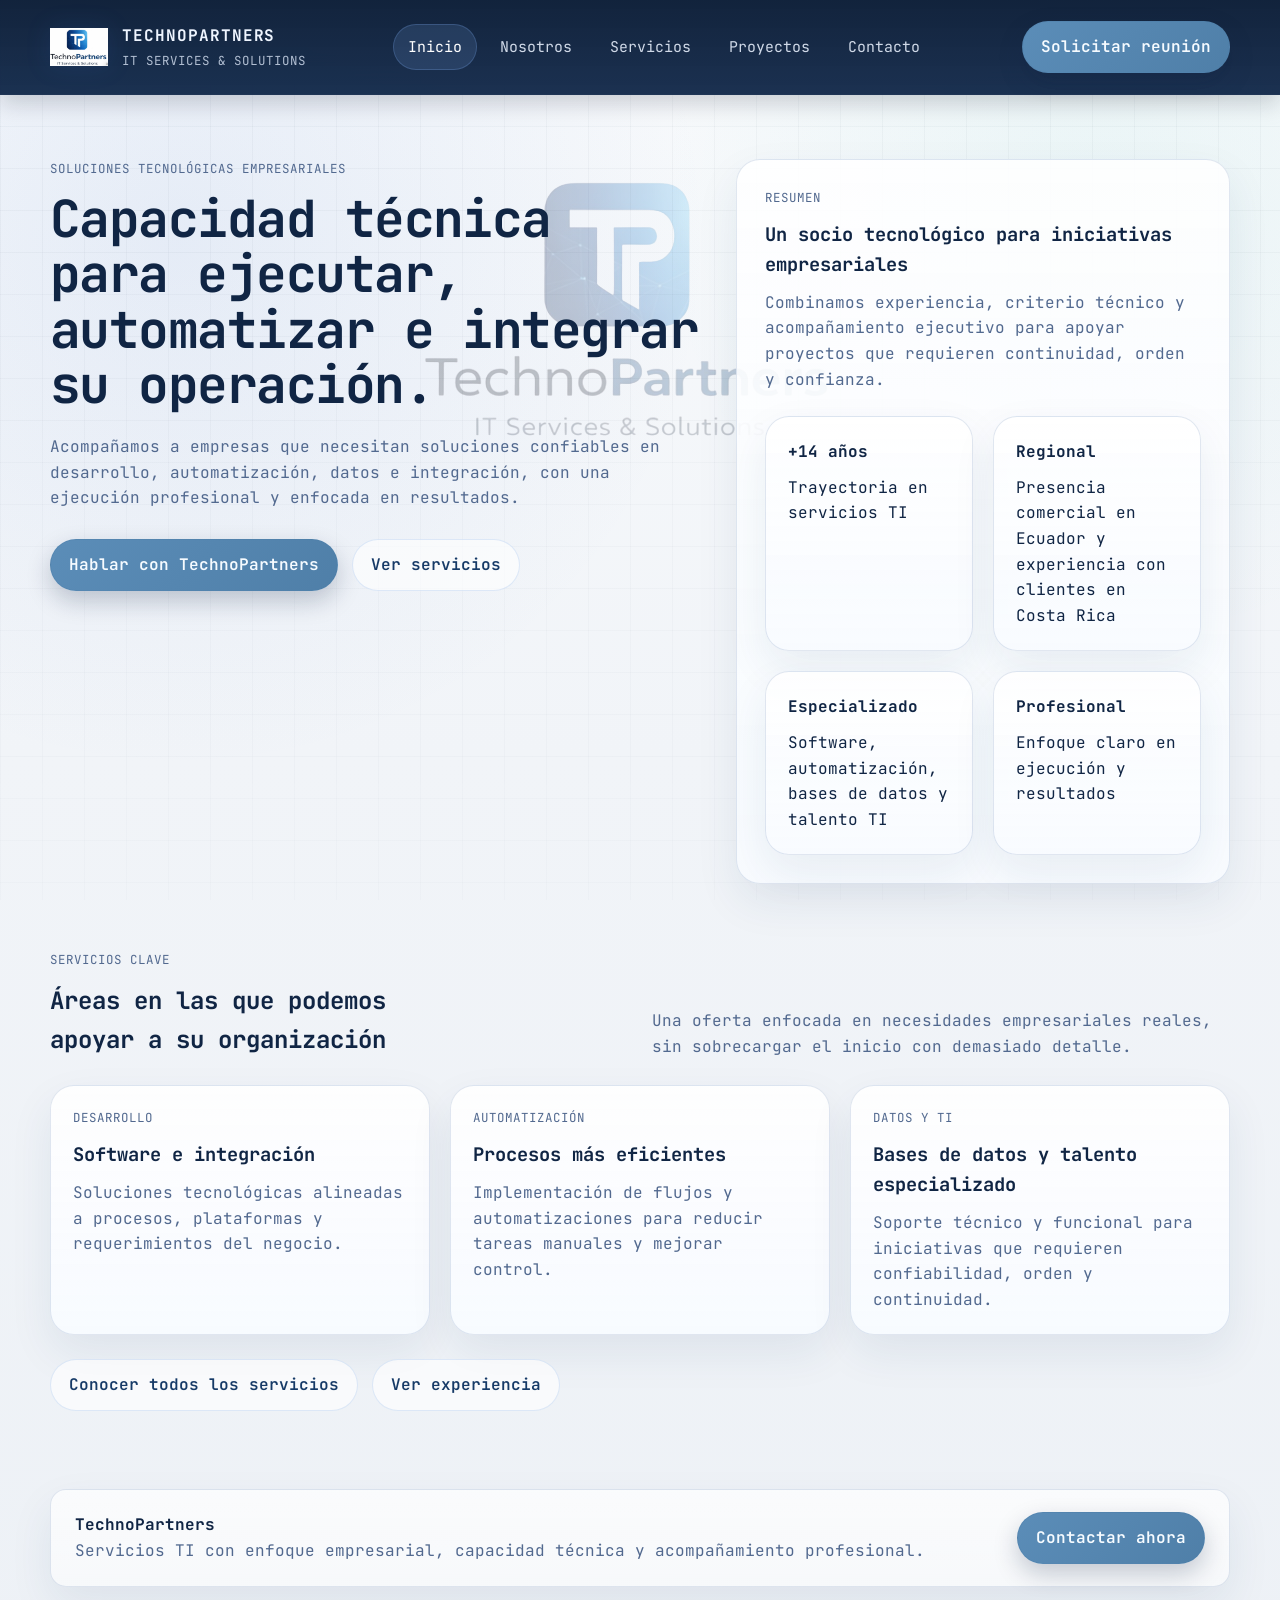
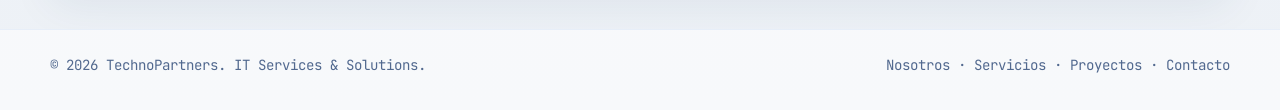
==== commit d4750eed: "Update index.html" ====
--- a/index.html
+++ b/index.html
@@ -4,7 +4,10 @@
   <meta charset="UTF-8" />
   <meta name="viewport" content="width=device-width, initial-scale=1.0" />
   <title>TechnoPartners | IT Services & Solutions</title>
-  <meta name="description" content="TechnoPartners brinda servicios de consultoría tecnológica, desarrollo de software, outsourcing TI, automatización, bases de datos y liderazgo de proyectos para empresas en Ecuador, Costa Rica y la región." />
+  <meta
+    name="description"
+    content="TechnoPartners brinda soluciones tecnológicas para empresas: desarrollo de software, automatización, integración, bases de datos y talento TI especializado."
+  />
   <link rel="stylesheet" href="styles.css" />
 </head>
 <body>
@@ -17,6 +20,7 @@
           <span>IT Services &amp; Solutions</span>
         </div>
       </a>
+
       <nav class="nav-links">
         <a class="active" href="index.html">Inicio</a>
         <a href="about.html">Nosotros</a>
@@ -24,6 +28,7 @@
         <a href="projects.html">Proyectos</a>
         <a href="contact.html">Contacto</a>
       </nav>
+
       <a class="nav-cta" href="contact.html">Solicitar reunión</a>
     </div>
   </header>
@@ -32,50 +37,43 @@
     <section class="hero">
       <div class="container hero-grid">
         <div>
-          
-          <h1>Soluciones confiables para transformar, automatizar e integrar su operación.</h1>
+          <div class="smallcaps">Soluciones tecnológicas empresariales</div>
+          <h1>Capacidad técnica para ejecutar, automatizar e integrar su operación.</h1>
           <p class="lead">
-            Desde 2011, TechnoPartners acompaña a organizaciones que requieren desarrollo de software,
-            automatización, integración de plataformas, bases de datos y talento TI especializado.
-            Nuestra propuesta combina capacidad técnica, orden de ejecución y presencia profesional
-            para clientes empresariales y financieros.
+            Acompañamos a empresas que necesitan soluciones confiables en desarrollo,
+            automatización, datos e integración, con una ejecución profesional y enfocada en resultados.
           </p>
+
           <div class="hero-actions">
             <a class="btn btn-primary" href="contact.html">Hablar con TechnoPartners</a>
             <a class="btn btn-secondary" href="services.html">Ver servicios</a>
           </div>
-          <div class="band">
-            <div>
-              <strong>Enfoque de servicio</strong><br />
-              <span>Capacidad técnica, acompañamiento ejecutivo y soluciones claras para proyectos empresariales.</span>
-            </div>
-            <a class="btn btn-secondary" href="projects.html">Explorar experiencia</a>
-          </div>
         </div>
 
         <aside class="hero-card">
-          <div class="smallcaps">Capacidad operativa</div>
-          <h3>Un socio tecnológico para iniciativas de misión crítica</h3>
+          <div class="smallcaps">Resumen</div>
+          <h3>Un socio tecnológico para iniciativas empresariales</h3>
           <p>
-            Integramos desarrollo, automatización, datos y liderazgo técnico para apoyar operaciones que exigen
-            continuidad, precisión y una ejecución profesional.
+            Combinamos experiencia, criterio técnico y acompañamiento ejecutivo
+            para apoyar proyectos que requieren continuidad, orden y confianza.
           </p>
+
           <div class="hero-stats">
             <div class="mini-stat">
-              <strong>2011</strong>
-              <span>Trayectoria continua en servicios TI</span>
+              <strong>+14 años</strong>
+              <span>Trayectoria en servicios TI</span>
             </div>
             <div class="mini-stat">
               <strong>Regional</strong>
-              <span>Experiencia con clientes en Costa Rica y Ecuador</span>
+              <span>Presencia comercial en Ecuador y experiencia con clientes en Costa Rica</span>
             </div>
             <div class="mini-stat">
-              <strong>TI</strong>
-              <span>Talento técnico y funcional especializado</span>
+              <strong>Especializado</strong>
+              <span>Software, automatización, bases de datos y talento TI</span>
             </div>
             <div class="mini-stat">
-              <strong>Ágil</strong>
-              <span>Entrega ordenada con enfoque profesional</span>
+              <strong>Profesional</strong>
+              <span>Enfoque claro en ejecución y resultados</span>
             </div>
           </div>
         </aside>
@@ -86,112 +84,57 @@
       <div class="container">
         <div class="section-header">
           <div>
-            <div class="smallcaps">Qué hacemos</div>
-            <h2>Servicios para continuidad operativa, eficiencia y crecimiento</h2>
+            <div class="smallcaps">Servicios clave</div>
+            <h2>Áreas en las que podemos apoyar a su organización</h2>
           </div>
           <p>
-            Diseñamos e implementamos soluciones tecnológicas con enfoque empresarial, combinando capacidad técnica,
-            entendimiento funcional y ejecución confiable.
+            Una oferta enfocada en necesidades empresariales reales, sin sobrecargar el inicio con demasiado detalle.
           </p>
         </div>
 
         <div class="service-grid">
           <article class="service-card">
-            <div class="tag">Software a la medida</div>
-            <h3>Desarrollo empresarial</h3>
-            <p>Aplicaciones, APIs e integraciones alineadas a procesos críticos y necesidades reales del negocio.</p>
-            <ul class="service-list">
-              <li>Aplicaciones internas y portales corporativos</li>
-              <li>APIs y servicios backend</li>
-              <li>Integración con sistemas existentes</li>
-            </ul>
+            <div class="tag">Desarrollo</div>
+            <h3>Software e integración</h3>
+            <p>
+              Soluciones tecnológicas alineadas a procesos, plataformas y requerimientos del negocio.
+            </p>
           </article>
 
           <article class="service-card">
-            <div class="tag">Personal de TI</div>
-            <h3>Talento especializado</h3>
-            <p>Perfiles técnicos y funcionales para fortalecer equipos internos y acelerar iniciativas estratégicas.</p>
-            <ul class="service-list">
-              <li>Desarrolladores</li>
-              <li>Analistas</li>
-              <li>Testers y QA</li>
-            </ul>
+            <div class="tag">Automatización</div>
+            <h3>Procesos más eficientes</h3>
+            <p>
+              Implementación de flujos y automatizaciones para reducir tareas manuales y mejorar control.
+            </p>
           </article>
 
           <article class="service-card">
-            <div class="tag">Bases de datos</div>
-            <h3>Gestión y optimización de información</h3>
-            <p>Diseño, administración y mejora del rendimiento para entornos que dependen de datos confiables.</p>
-            <ul class="service-list">
-              <li>Modelado de bases de datos</li>
-              <li>Optimización de consultas</li>
-              <li>Mantenimiento y calidad de datos</li>
-            </ul>
+            <div class="tag">Datos y TI</div>
+            <h3>Bases de datos y talento especializado</h3>
+            <p>
+              Soporte técnico y funcional para iniciativas que requieren confiabilidad, orden y continuidad.
+            </p>
           </article>
+        </div>
 
-          <article class="service-card">
-            <div class="tag">Power Automate</div>
-            <h3>Automatización inteligente de procesos</h3>
-            <p>Digitalizamos flujos operativos para reducir tareas manuales, mejorar tiempos y aumentar trazabilidad.</p>
-            <ul class="service-list">
-              <li>Aprobaciones y notificaciones</li>
-              <li>Integración entre formularios y plataformas</li>
-              <li>Seguimiento y control operativo</li>
-            </ul>
-          </article>
-
-          <article class="service-card">
-            <div class="tag">Gestión de proyectos</div>
-            <h3>Liderazgo de proyectos con enfoque Scrum</h3>
-            <p>Coordinación ágil de equipos, entregables y prioridades con visibilidad clara del avance.</p>
-            <ul class="service-list">
-              <li>Planificación y seguimiento</li>
-              <li>Coordinación de equipos multidisciplinarios</li>
-              <li>Enfoque ágil con certificación Scrum</li>
-            </ul>
-          </article>
-
-          <article class="service-card">
-            <div class="tag">Integración</div>
-            <h3>Conectividad entre sistemas</h3>
-            <p>Unificamos procesos, datos y plataformas para mejorar continuidad y eficiencia empresarial.</p>
-            <ul class="service-list">
-              <li>Interoperabilidad empresarial</li>
-              <li>Conectividad con sistemas legados</li>
-              <li>Visión de arquitectura e información</li>
-            </ul>
-          </article>
+        <div class="hero-actions" style="margin-top: 24px;">
+          <a class="btn btn-secondary" href="services.html">Conocer todos los servicios</a>
+          <a class="btn btn-secondary" href="projects.html">Ver experiencia</a>
         </div>
       </div>
     </section>
 
     <section class="section">
       <div class="container">
-        <div class="section-header">
+        <div class="band">
           <div>
-            <div class="smallcaps">Credenciales</div>
-            <h2>Una firma especializada con proyección regional</h2>
+            <strong>TechnoPartners</strong><br />
+            <span>
+              Servicios TI con enfoque empresarial, capacidad técnica y acompañamiento profesional.
+            </span>
           </div>
-          <p>TechnoPartners combina cercanía ejecutiva, flexibilidad operativa y altos estándares de trabajo.</p>
-        </div>
-
-        <div class="metrics-grid">
-          <div class="metric">
-            <strong>+14 años</strong>
-            <span>Experiencia sostenida en consultoría y servicios tecnológicos.</span>
-          </div>
-          <div class="metric">
-            <strong>Empresas y finanzas</strong>
-            <span>Conocimiento de procesos, integración y continuidad operativa.</span>
-          </div>
-          <div class="metric">
-            <strong>Alcance regional</strong>
-            <span>Experiencia con clientes en Costa Rica y proyección comercial desde Ecuador.</span>
-          </div>
-          <div class="metric">
-            <strong>Ejecución profesional</strong>
-            <span>Comunicación clara, orden de trabajo y enfoque en resultados.</span>
-          </div>
+          <a class="btn btn-primary" href="contact.html">Contactar ahora</a>
         </div>
       </div>
     </section>
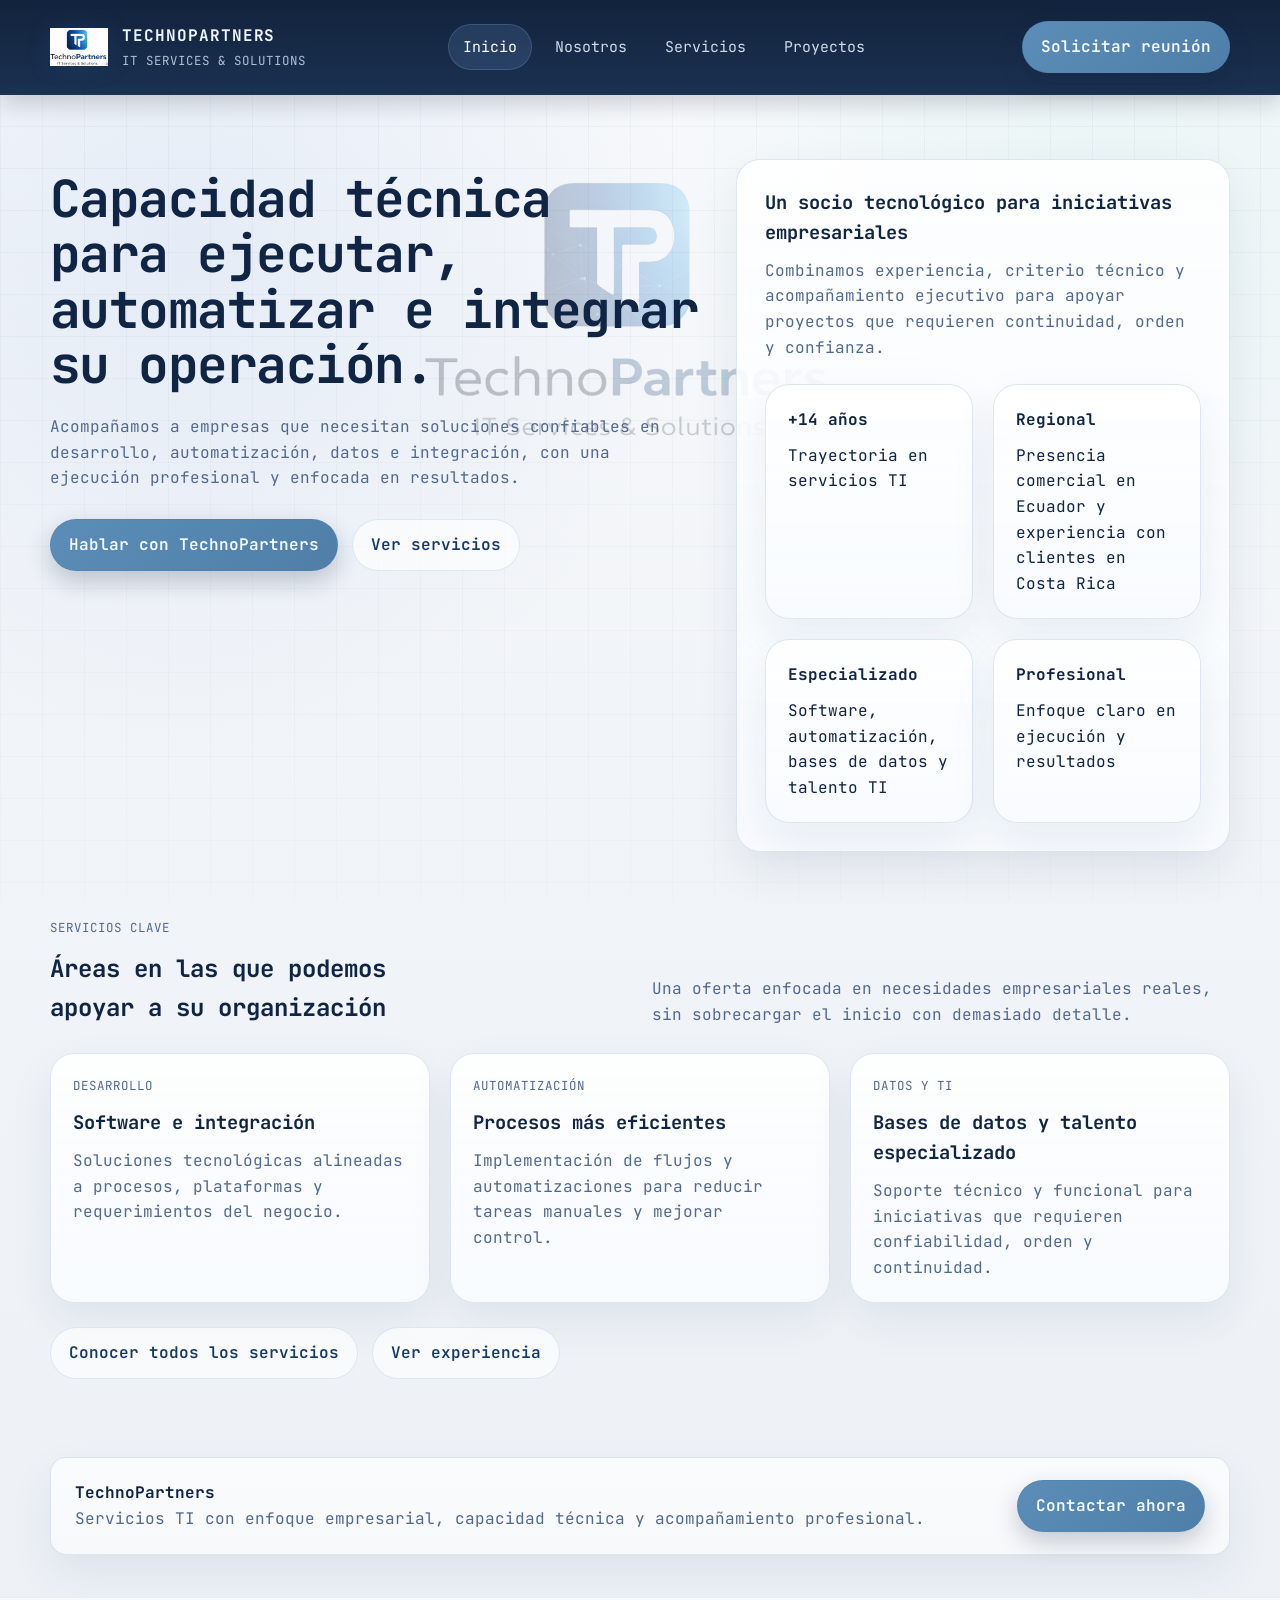
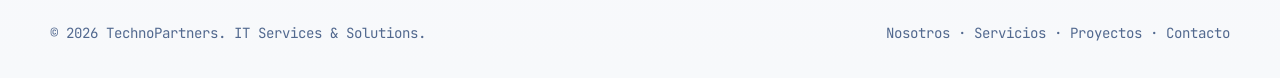
==== commit 9bce0ed7: "Update index.html" ====
--- a/index.html
+++ b/index.html
@@ -26,7 +26,7 @@
         <a href="about.html">Nosotros</a>
         <a href="services.html">Servicios</a>
         <a href="projects.html">Proyectos</a>
-        <a href="contact.html">Contacto</a>
+        
       </nav>
 
       <a class="nav-cta" href="contact.html">Solicitar reunión</a>
@@ -37,7 +37,7 @@
     <section class="hero">
       <div class="container hero-grid">
         <div>
-          <div class="smallcaps">Soluciones tecnológicas empresariales</div>
+        
           <h1>Capacidad técnica para ejecutar, automatizar e integrar su operación.</h1>
           <p class="lead">
             Acompañamos a empresas que necesitan soluciones confiables en desarrollo,
@@ -51,7 +51,7 @@
         </div>
 
         <aside class="hero-card">
-          <div class="smallcaps">Resumen</div>
+          
           <h3>Un socio tecnológico para iniciativas empresariales</h3>
           <p>
             Combinamos experiencia, criterio técnico y acompañamiento ejecutivo
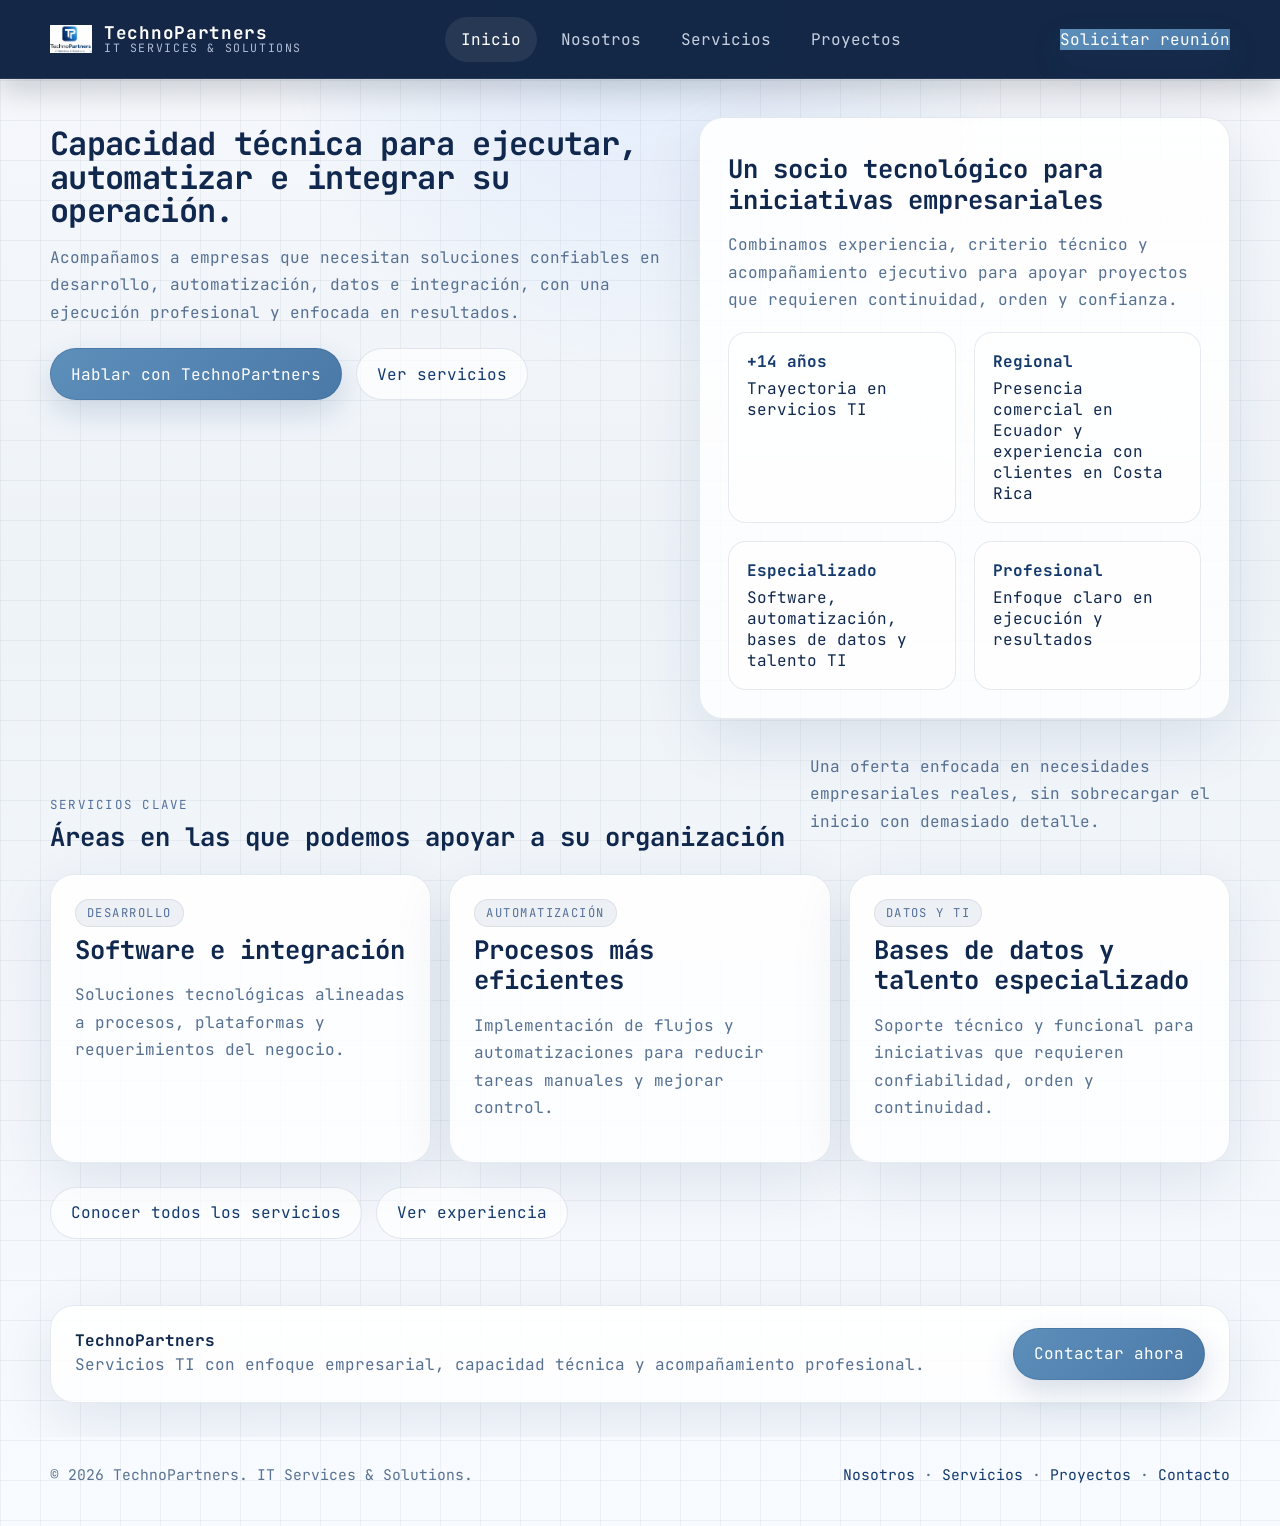
==== commit c7f6eb50: "Update index.html" ====
--- a/index.html
+++ b/index.html
@@ -21,7 +21,9 @@
         </div>
       </a>
 
-      <nav class="nav-links">
+    <button class="menu-toggle" onclick="toggleMenu()">☰</button>
+      
+      <nav id="menu" class="nav-links">
         <a class="active" href="index.html">Inicio</a>
         <a href="about.html">Nosotros</a>
         <a href="services.html">Servicios</a>
--- a/styles.css
+++ b/styles.css
@@ -1,51 +1,53 @@
-@import url('https://fonts.googleapis.com/css2?family=JetBrains+Mono:wght@300;400;500;600;700&display=swap');
+@import url('https://fonts.googleapis.com/css2?family=JetBrains+Mono:wght@400;500;700;800&display=swap');
 
 :root {
-  --bg: #f3f5f8;
-  --bg-soft: #e7edf5;
-  --panel: rgba(255, 255, 255, 0.9);
-  --panel-strong: rgba(255, 255, 255, 0.96);
-  --line: rgba(45, 86, 148, 0.14);
-  --line-strong: rgba(33, 82, 153, 0.28);
-  --text: #102544;
-  --muted: #52698f;
-  --accent: #2f6fd6;
-  --accent-2: #16b3a5;
-  --navy: #081a34;
-  --navy-2: #0d2446;
-  --whatsapp: #25D366;
-  --whatsapp-dark: #128C7E;
-  --mail: #f6c445;
-  --mail-dark: #d79600;
-  --glow: 0 18px 44px rgba(30, 58, 108, 0.08);
+  --bg: #eff3f8;
+  --bg-2: #f8fbff;
+  --panel: rgba(255, 255, 255, 0.82);
+  --panel-strong: rgba(255, 255, 255, 0.94);
+  --line: rgba(26, 58, 105, 0.10);
+  --line-strong: rgba(26, 58, 105, 0.18);
+  --text: #10284d;
+  --muted: #567092;
+  --brand: #14396d;
+  --brand-2: #2f6eb5;
+  --navy: #0b1f3f;
+  --accent: #66b8ff;
+  --success: #25D366;
+  --warning: #f3b63f;
+  --shadow: 0 18px 60px rgba(18, 46, 84, 0.10);
   --radius: 24px;
   --radius-sm: 16px;
-  --container: 1180px;
-}
-
-* { box-sizing: border-box; margin: 0; padding: 0; }
-html { scroll-behavior: smooth; }
+  --max: 1180px;
+}
+
+* {
+  box-sizing: border-box;
+}
+
+html {
+  scroll-behavior: smooth;
+}
 
 body {
+  margin: 0;
   font-family: 'JetBrains Mono', monospace;
   color: var(--text);
   background:
-    radial-gradient(circle at 14% 14%, rgba(59, 111, 204, 0.09), transparent 29%),
-    radial-gradient(circle at 86% 12%, rgba(22, 179, 165, 0.06), transparent 24%),
-    linear-gradient(180deg, #f8fafc 0%, #f1f4f8 44%, #edf1f6 100%);
+    linear-gradient(rgba(16, 40, 77, 0.05) 1px, transparent 1px),
+    linear-gradient(90deg, rgba(16, 40, 77, 0.05) 1px, transparent 1px),
+    linear-gradient(180deg, #f6f8fc 0%, #eef3f8 38%, #f8fbff 100%);
+  background-size: 40px 40px, 40px 40px, auto;
   min-height: 100vh;
-  line-height: 1.6;
-  position: relative;
 }
 
 body::before {
   content: "";
   position: fixed;
-  inset: 0;
-  background: url('assets/logosinfondotp.svg') no-repeat center 19%;
-  background-size: min(68vw, 960px);
-  opacity: 0.24;
-  filter: blur(0.15px);
+  inset: 78px 0 0 0;
+  background: url('assets/logo.svg') center 155px / min(620px, 56vw) no-repeat;
+  opacity: 0.18;
+  filter: saturate(1.05);
   pointer-events: none;
   z-index: -2;
 }
@@ -54,221 +56,294 @@
   content: "";
   position: fixed;
   inset: 0;
-  background-image:
-    linear-gradient(rgba(15,34,63,0.045) 1px, transparent 1px),
-    linear-gradient(90deg, rgba(15,34,63,0.045) 1px, transparent 1px);
-  background-size: 42px 42px;
-  mask-image: linear-gradient(to bottom, rgba(0,0,0,.82), rgba(0,0,0,.35));
-  -webkit-mask-image: linear-gradient(to bottom, rgba(0,0,0,.82), rgba(0,0,0,.35));
+  background: radial-gradient(circle at top center, rgba(130, 182, 255, 0.18), transparent 34%);
   pointer-events: none;
-  z-index: -1;
-}
-
-a { color: inherit; text-decoration: none; }
-img { max-width: 100%; display: block; }
+  z-index: -3;
+}
+
+a {
+  color: inherit;
+  text-decoration: none;
+}
+
+img {
+  max-width: 100%;
+  display: block;
+}
+
+button,
+input,
+textarea,
+select {
+  font: inherit;
+}
 
 .container {
-  width: min(calc(100% - 40px), var(--container));
+  width: min(calc(100% - 32px), var(--max));
   margin: 0 auto;
 }
+
+/* =========================
+   NAVBAR
+========================= */
 
 .topbar {
   position: sticky;
   top: 0;
-  z-index: 20;
-  backdrop-filter: blur(16px);
-  -webkit-backdrop-filter: blur(16px);
-  background: linear-gradient(180deg, rgba(8, 26, 52, 0.96), rgba(13, 36, 70, 0.94));
-  border-bottom: 1px solid rgba(122, 167, 241, 0.14);
-  box-shadow: 0 8px 22px rgba(5, 16, 34, 0.18);
+  z-index: 1000;
+  background: rgba(11, 31, 63, 0.96);
+  backdrop-filter: blur(14px);
+  border-bottom: 1px solid rgba(255,255,255,0.08);
+  box-shadow: 0 12px 30px rgba(4, 14, 30, 0.18);
 }
 
 .navbar {
+  min-height: 78px;
   display: flex;
   align-items: center;
   justify-content: space-between;
-  gap: 20px;
-  padding: 18px 0;
+  gap: 18px;
+  position: relative;
 }
 
 .brand {
-  display: flex;
+  display: inline-flex;
   align-items: center;
-  gap: 14px;
+  gap: 12px;
   min-width: 0;
 }
 
 .brand img {
-  width: 58px;
-  height: 58px;
+  width: 42px;
+  height: 42px;
   object-fit: contain;
-  filter: drop-shadow(0 0 12px rgba(47, 111, 214, 0.12));
 }
 
 .brand-text {
   display: flex;
   flex-direction: column;
-  gap: 2px;
+  line-height: 1.1;
 }
 
 .brand-text strong {
-  font-size: 1rem;
-  letter-spacing: 0.06em;
+  font-size: 1.1rem;
+  color: #ffffff;
+  letter-spacing: 0.04em;
+}
+
+.brand-text span {
+  font-size: 0.72rem;
+  letter-spacing: 0.14em;
   text-transform: uppercase;
-  color: #eff5ff;
-}
-
-.brand-text span,
-.smallcaps,
-.meta,
-.label,
-.tag,
-.tagline {
-  color: var(--muted);
-  font-size: 0.78rem;
-  letter-spacing: 0.08em;
-  text-transform: uppercase;
-}
-
-.brand-text span {
-  color: rgba(221, 232, 249, 0.78);
+  color: rgba(220, 232, 255, 0.78);
 }
 
 .nav-links {
   display: flex;
   align-items: center;
   gap: 8px;
-  flex-wrap: wrap;
-  justify-content: center;
-}
-
-.nav-links a,
-.nav-cta,
-.btn {
-  border: 1px solid transparent;
-  transition: .25s ease;
 }
 
 .nav-links a {
-  padding: 10px 14px;
+  color: rgba(232, 241, 255, 0.84);
+  padding: 12px 16px;
   border-radius: 999px;
-  color: rgba(234, 242, 255, 0.88);
-  font-size: 0.93rem;
+  transition: 0.24s ease;
 }
 
 .nav-links a:hover,
 .nav-links a.active {
-  background: rgba(132, 181, 255, 0.14);
-  border-color: rgba(132, 181, 255, 0.22);
-  color: #ffffff;
-}
-
-.nav-cta,
+  color: #fff;
+  background: rgba(255,255,255,0.08);
+}
+
+.menu-toggle {
+  display: none;
+  align-items: center;
+  justify-content: center;
+  width: 46px;
+  height: 46px;
+  border-radius: 14px;
+  border: 1px solid rgba(255,255,255,0.14);
+  background: rgba(255,255,255,0.06);
+  color: #fff;
+  cursor: pointer;
+}
+
+.nav-mobile-cta {
+  display: none;
+}
+
+/* =========================
+   BOTONES
+========================= */
+
 .btn {
   display: inline-flex;
   align-items: center;
   justify-content: center;
   gap: 10px;
-  padding: 12px 18px;
+  min-height: 52px;
+  padding: 0 20px;
   border-radius: 999px;
-  font-weight: 600;
-}
-
-.nav-cta,
-.btn-primary {
-  background: linear-gradient(135deg, #5b8db8, #4f7fa8);
-  border-color: rgba(79, 127, 168, 0.35);
-  box-shadow: 0 10px 24px rgba(7, 29, 61, 0.22);
-  color: #f6fbff;
-}
-
-.nav-cta:hover,
+  border: 1px solid transparent;
+  transition: 0.24s ease;
+  cursor: pointer;
+}
+
+.btn:hover {
+  transform: translateY(-1px);
+}
+
+.btn-primary,
+.nav-cta {
+  background: linear-gradient(135deg, #5d8fbb, #4b79a7);
+  color: #fff;
+  border-color: rgba(55, 94, 140, 0.34);
+  box-shadow: 0 12px 30px rgba(33, 74, 124, 0.18);
+}
+
 .btn-primary:hover,
-.btn-secondary:hover,
-.whatsapp-btn:hover,
-.mail-btn:hover {
-  transform: translateY(-2px);
-  border-color: var(--line-strong);
-  box-shadow: 0 14px 28px rgba(21, 43, 86, 0.14);
-}
-
-.btn-secondary,
+.nav-cta:hover {
+  background: linear-gradient(135deg, #4f7ea8, #3f6b95);
+}
+
+.btn-secondary {
+  background: rgba(255,255,255,0.65);
+  color: var(--brand);
+  border-color: rgba(34, 72, 118, 0.12);
+}
+
+.btn-secondary:hover {
+  background: rgba(255,255,255,0.9);
+}
+
+.email-btn {
+  background: linear-gradient(135deg, #f3b63f, #e0a02c);
+  color: #14253f;
+  border-color: rgba(174, 123, 19, 0.24);
+}
+
+.email-btn:hover {
+  background: linear-gradient(135deg, #e9ad3d, #d3931f);
+}
+
 .whatsapp-btn {
-  background: rgba(255,255,255,0.62);
-  border-color: rgba(47, 111, 214, 0.14);
-  color: #163a67;
-}
-
-.mail-btn {
-  background: linear-gradient(135deg, rgba(246, 196, 69, 0.28), rgba(215, 150, 0, 0.18));
-  border-color: rgba(215, 150, 0, 0.32);
-  color: #5b4000;
-}
-
-.whatsapp-btn {
-  background: linear-gradient(135deg, rgba(37, 211, 102, 0.24), rgba(18, 140, 126, 0.16));
-  border-color: rgba(18, 140, 126, 0.26);
-  color: #0f5c4c;
-}
-
-main { overflow: hidden; }
+  background: linear-gradient(135deg, #25D366, #16af52);
+  color: #fff;
+  border-color: rgba(14, 129, 58, 0.24);
+}
+
+.whatsapp-btn:hover {
+  background: linear-gradient(135deg, #22c85f, #12974a);
+}
+
+/* =========================
+   TEXTOS AUXILIARES
+========================= */
+
+.smallcaps,
+.eyebrow,
+.tag,
+.label,
+.tagline {
+  font-size: 0.78rem;
+  letter-spacing: 0.18em;
+  text-transform: uppercase;
+  color: #55709a;
+}
+
+.tag,
+.label,
+.tagline {
+  display: inline-flex;
+  align-items: center;
+  min-height: 28px;
+  padding: 0 11px;
+  border-radius: 999px;
+  background: rgba(26, 58, 105, 0.07);
+  border: 1px solid rgba(26, 58, 105, 0.08);
+  font-size: 0.76rem;
+  letter-spacing: 0.12em;
+}
+
+main {
+  overflow: clip;
+}
+
+/* =========================
+   HERO / PAGE HERO
+========================= */
 
 .hero {
-  padding: 64px 0 42px;
+  padding: 38px 0 18px;
 }
 
 .page-hero {
-  padding: 48px 0 24px;
+  padding: 22px 0 6px;
 }
 
 .section {
-  padding: 24px 0 42px;
+  padding: 18px 0 34px;
 }
 
 .section + .section {
   padding-top: 8px;
+}
+
+.page-hero + .section,
+.hero + .section {
+  padding-top: 0;
 }
 
 .hero-grid,
 .two-col,
 .contact-grid {
   display: grid;
-  grid-template-columns: 1.2fr .9fr;
-  gap: 28px;
+  grid-template-columns: 1.08fr 0.92fr;
+  gap: 26px;
   align-items: stretch;
 }
 
-.hero h1,
-.page-hero h1,
-.section-header h2 {
-  text-wrap: balance;
+.hero .container,
+.page-hero .container {
+  position: relative;
+  z-index: 1;
 }
 
 .hero h1,
 .page-hero h1 {
-  font-size: clamp(2.2rem, 4vw, 4.2rem);
-  line-height: 1.08;
-  letter-spacing: -0.03em;
-  margin: 12px 0 22px;
+  font-size: clamp(1.4rem, 2.5vw, 2.5rem);
+  line-height: 1.05;
+  letter-spacing: -0.02em;
+  margin: 10px 0 16px;
+  max-width: 100%;
+  width: 100%;
+  text-wrap: normal;
+}
+
+.hero .lead,
+.page-hero p {
+  max-width: 100%;
+  margin: 0;
 }
 
 .hero .lead,
 .page-hero p,
 .section-header p,
+.panel p,
 .card p,
 .service-card p,
 .project-card p,
-.panel p,
 .hero-card p,
 .contact-card p,
 .form-note,
 .band span,
 li,
-label,
-input,
-select,
-textarea {
+label {
   color: var(--muted);
+  line-height: 1.72;
+  font-size: 1rem;
 }
 
 .hero-actions,
@@ -276,232 +351,380 @@
   display: flex;
   flex-wrap: wrap;
   gap: 14px;
-  margin-top: 28px;
-}
-
-.band {
-  margin-top: 28px;
-  display: flex;
-  justify-content: space-between;
-  align-items: center;
-  gap: 20px;
-  padding: 22px 24px;
-  border-radius: var(--radius-sm);
-  border: 1px solid var(--line);
-  background: linear-gradient(180deg, rgba(255,255,255,0.72), rgba(255,255,255,0.54));
-  box-shadow: var(--glow);
-}
-
-.highlight {
-  display: grid;
-  grid-template-columns: 1fr 1fr;
-}
+  margin-top: 22px;
+}
+
+/* =========================
+   TARJETAS / PANELS
+========================= */
 
 .hero-card,
 .panel,
-.logo-showcase,
-.contact-card,
-.form-card,
 .card,
 .service-card,
 .project-card,
+.contact-card,
+.form-card,
 .metric,
-.mini-stat {
-  background: linear-gradient(180deg, rgba(255, 255, 255, 0.88), rgba(248, 251, 255, 0.94));
+.logo-panel,
+.band,
+.media-card {
+  background: linear-gradient(180deg, rgba(255,255,255,0.90), rgba(255,255,255,0.76));
   border: 1px solid var(--line);
   border-radius: var(--radius);
-  box-shadow: var(--glow);
+  box-shadow: var(--shadow);
 }
 
 .hero-card,
 .panel,
 .contact-card,
-.form-card {
+.form-card,
+.media-card,
+.logo-panel {
   padding: 28px;
 }
 
-.logo-showcase {
-  min-height: 100%;
+.card,
+.service-card,
+.project-card,
+.metric {
+  padding: 24px;
+}
+
+.band {
+  padding: 22px 24px;
+  margin-top: 24px;
   display: flex;
   align-items: center;
-  justify-content: center;
-  padding: 42px;
-}
-
-.logo-showcase img {
-  width: min(100%, 360px);
-  filter: drop-shadow(0 0 18px rgba(47, 111, 214, 0.12));
-  opacity: 1;
-}
-
-.hero-stats,
-.metrics-grid,
-.grid-3,
-.project-grid,
-.service-grid {
-  display: grid;
-  gap: 20px;
-}
-
-.hero-stats {
-  margin-top: 24px;
-  grid-template-columns: repeat(2, 1fr);
-}
-
-.mini-stat,
-.metric,
-.card,
-.service-card,
-.project-card {
-  padding: 22px;
-}
-
-.metric strong,
-.mini-stat strong,
+  justify-content: space-between;
+  gap: 18px;
+}
+
+.hero-card h3,
+.panel h3,
 .card h3,
 .service-card h3,
 .project-card h3,
-.hero-card h3,
-.panel h3,
-.form-card h3,
-.contact-card h3 {
+.contact-card h3,
+.form-card h3 {
+  font-size: clamp(1.25rem, 2vw, 1.9rem);
+  line-height: 1.2;
+  margin: 8px 0 12px;
+}
+
+/* =========================
+   GRIDS
+========================= */
+
+.hero-stats,
+.grid-3,
+.service-grid,
+.project-grid,
+.metric-grid {
+  display: grid;
+  gap: 18px;
+}
+
+.hero-stats {
+  grid-template-columns: repeat(2, minmax(0,1fr));
+  margin-top: 18px;
+}
+
+.grid-3,
+.service-grid,
+.project-grid {
+  grid-template-columns: repeat(3, minmax(0, 1fr));
+}
+
+.metric-grid {
+  grid-template-columns: repeat(4, minmax(0, 1fr));
+}
+
+.mini-stat,
+.metric {
+  padding: 18px;
+  border-radius: 18px;
+  border: 1px solid var(--line);
+  background: rgba(255,255,255,0.55);
+}
+
+.mini-stat strong,
+.metric strong {
   display: block;
-  margin-bottom: 10px;
-  color: var(--text);
-}
+  color: var(--brand);
+  margin-bottom: 6px;
+  font-size: 1rem;
+}
+
+/* =========================
+   HEADERS DE SECCIÓN
+========================= */
 
 .section-header {
   display: flex;
   align-items: end;
   justify-content: space-between;
   gap: 24px;
-  margin-bottom: 26px;
-}
-
-.section-header > * { flex: 1; }
-
-.service-grid {
-  grid-template-columns: repeat(3, minmax(0, 1fr));
-}
-
-.project-grid,
-.grid-3,
-.metrics-grid {
-  grid-template-columns: repeat(3, minmax(0, 1fr));
-}
-
-.metrics-grid { grid-template-columns: repeat(4, minmax(0, 1fr)); }
-
+  margin-bottom: 22px;
+}
+
+.section-header h2 {
+  margin: 10px 0 0;
+  font-size: clamp(1.25rem, 2vw, 2rem);
+  line-height: 1.1;
+}
+
+.section-header > p {
+  max-width: 42ch;
+}
+
+/* =========================
+   LISTAS
+========================= */
+
+.bullet-list,
 .service-list,
-.bullet-list,
 .contact-list {
+  margin: 16px 0 0;
+  padding-left: 18px;
+}
+
+.bullet-list li,
+.service-list li,
+.contact-list li {
+  margin-bottom: 8px;
+}
+
+.contact-list a {
+  color: var(--brand-2);
+}
+
+/* =========================
+   ABOUT / MEDIA
+========================= */
+
+.logo-panel,
+.media-card {
   display: grid;
-  gap: 10px;
-  margin-top: 16px;
-  padding-left: 18px;
-}
-
-.service-list li::marker,
-.bullet-list li::marker,
-.contact-list li::marker {
-  color: var(--accent-2);
-}
-
-.tag,
-.label,
-.tagline,
-.smallcaps {
-  margin-bottom: 12px;
-}
-
-.page-hero .container,
-.hero .container {
-  position: relative;
-  z-index: 1;
-}
-
-.contact-grid { align-items: start; }
+  place-items: center;
+  min-height: 100%;
+}
+
+.media-card img {
+  width: 100%;
+  height: 100%;
+  min-height: 280px;
+  object-fit: cover;
+  border-radius: 18px;
+}
+
+.logo-panel img {
+  width: min(100%, 320px);
+  opacity: 0.95;
+}
+
+.project-card .meta {
+  color: #6a82a5;
+  margin: 8px 0 14px;
+}
+
+.highlight {
+  background: linear-gradient(135deg, rgba(26,58,105,0.88), rgba(54,102,164,0.86));
+  border-color: rgba(255,255,255,0.10);
+}
+
+.highlight strong,
+.highlight span {
+  color: #f6fbff;
+}
+
+/* =========================
+   FORMULARIO
+========================= */
+
+.form-card form {
+  display: grid;
+  gap: 16px;
+}
 
 label {
   display: grid;
   gap: 8px;
-  margin-bottom: 16px;
-  font-size: 0.92rem;
 }
 
 input,
 select,
 textarea {
   width: 100%;
-  padding: 14px 16px;
-  border-radius: 14px;
-  border: 1px solid rgba(47, 111, 214, 0.16);
-  background: rgba(255,255,255,0.72);
-  font: inherit;
-}
-
-textarea {
-  min-height: 140px;
-  resize: vertical;
+  border: 1px solid rgba(26, 58, 105, 0.15);
+  background: rgba(255,255,255,0.8);
+  border-radius: 16px;
+  padding: 15px 16px;
+  color: var(--text);
+  outline: none;
 }
 
 input:focus,
 select:focus,
 textarea:focus {
-  outline: none;
-  border-color: rgba(22, 179, 165, 0.42);
-  box-shadow: 0 0 0 4px rgba(22, 179, 165, 0.08);
-}
-
-.form-note {
-  font-size: 0.82rem;
-  margin-top: 14px;
-}
-
-.whatsapp-btn {
-  justify-content: flex-start;
-}
-
-.wa-icon {
-  font-size: 1rem;
+  border-color: rgba(47, 110, 181, 0.44);
+  box-shadow: 0 0 0 4px rgba(79, 138, 205, 0.12);
+}
+
+textarea {
+  min-height: 150px;
+  resize: vertical;
 }
 
 .wa-text {
   display: flex;
   flex-direction: column;
-  line-height: 1.25;
+  line-height: 1.12;
 }
 
 .wa-text small {
-  color: var(--muted);
+  opacity: 0.8;
   font-size: 0.72rem;
 }
 
+/* =========================
+   FOOTER
+========================= */
+
 footer {
-  border-top: 1px solid rgba(47, 111, 214, 0.08);
-  padding: 24px 0 34px;
-  background: rgba(255, 255, 255, 0.56);
+  padding: 28px 0 42px;
 }
 
 .footer-grid {
   display: flex;
   justify-content: space-between;
-  gap: 20px;
+  gap: 16px;
   flex-wrap: wrap;
-  color: var(--muted);
-  font-size: 0.88rem;
-}
-
-footer a:hover {
-  color: var(--text);
-}
-
-@media (max-width: 1080px) {
+  color: #597292;
+  font-size: 0.92rem;
+}
+
+.footer-grid a {
+  color: var(--brand);
+}
+
+/* =========================
+   HOVER
+========================= */
+
+.reveal-up {
+  transition: transform 0.28s ease, box-shadow 0.28s ease, border-color 0.28s ease;
+}
+
+.reveal-up:hover {
+  transform: translateY(-5px);
+  border-color: var(--line-strong);
+  box-shadow: 0 22px 50px rgba(18, 46, 84, 0.14);
+}
+
+/* =========================
+   TABLET
+========================= */
+
+@media (max-width: 1100px) {
+  .grid-3,
   .service-grid,
   .project-grid,
-  .grid-3,
-  .metrics-grid {
+  .metric-grid {
     grid-template-columns: repeat(2, minmax(0, 1fr));
+  }
+
+  .section-header {
+    flex-direction: column;
+    align-items: start;
+  }
+
+  .hero h1,
+  .page-hero h1 {
+    max-width: 100%;
+    width: 100%;
+    font-size: clamp(1.3rem, 2.8vw, 2.2rem);
+  }
+}
+
+/* =========================
+   MOBILE NAV / STACK
+========================= */
+
+@media (max-width: 920px) {
+  body::before {
+    background-size: min(440px, 72vw);
+    background-position: center 132px;
+    opacity: 0.15;
+  }
+
+  .menu-toggle {
+    display: inline-flex;
+  }
+
+  .navbar {
+    flex-wrap: nowrap;
+    align-items: center;
+    justify-content: space-between;
+    padding: 14px 0;
+  }
+
+  .brand img {
+    width: 34px;
+    height: 34px;
+  }
+
+  .brand-text strong {
+    font-size: 0.95rem;
+  }
+
+  .brand-text span {
+    font-size: 0.58rem;
+    letter-spacing: 0.1em;
+  }
+
+  .nav-cta {
+    display: none;
+  }
+
+  .nav-links {
+    position: absolute;
+    top: calc(100% + 8px);
+    left: 0;
+    right: 0;
+    display: none;
+    flex-direction: column;
+    align-items: stretch;
+    gap: 6px;
+    padding: 12px;
+    border-radius: 18px;
+    background: linear-gradient(180deg, rgba(8, 26, 52, 0.98), rgba(13, 36, 70, 0.97));
+    border: 1px solid rgba(122, 167, 241, 0.14);
+    box-shadow: 0 16px 34px rgba(5, 16, 34, 0.22);
+    z-index: 30;
+  }
+
+  .nav-links.open {
+    display: flex;
+  }
+
+  .nav-links a {
+    width: 100%;
+    padding: 12px 14px;
+    border-radius: 12px;
+  }
+
+  .nav-mobile-cta {
+    display: inline-flex;
+    justify-content: center;
+    margin-top: 6px;
+    min-height: 48px;
+    padding: 0 16px;
+    border-radius: 999px;
+    background: linear-gradient(135deg, #5b8db8, #4f7fa8);
+    border: 1px solid rgba(79, 127, 168, 0.35);
+    color: #f6fbff !important;
+    font-weight: 600;
   }
 
   .hero-grid,
@@ -509,75 +732,96 @@
   .contact-grid {
     grid-template-columns: 1fr;
   }
-}
-
-@media (max-width: 820px) {
-  .navbar {
+
+  .hero {
+    padding: 28px 0 14px;
+  }
+
+  .page-hero {
+    padding: 18px 0 6px;
+  }
+
+  .section {
+    padding: 16px 0 28px;
+  }
+
+  .hero h1,
+  .page-hero h1 {
+    max-width: 100%;
+    width: 100%;
+    font-size: clamp(1.25rem, 5.4vw, 2rem);
+    line-height: 1.08;
+    margin: 8px 0 14px;
+  }
+
+  .hero .lead,
+  .page-hero p {
+    max-width: 100%;
+  }
+
+  .metric-grid,
+  .hero-stats,
+  .grid-3,
+  .service-grid,
+  .project-grid {
+    grid-template-columns: 1fr;
+  }
+
+  .section-header,
+  .band,
+  .footer-grid {
+    flex-direction: column;
+    align-items: flex-start;
+  }
+}
+
+/* =========================
+   SMALL MOBILE
+========================= */
+
+@media (max-width: 680px) {
+  .container {
+    width: min(calc(100% - 22px), var(--max));
+  }
+
+  .hero-card,
+  .panel,
+  .contact-card,
+  .form-card,
+  .media-card,
+  .logo-panel,
+  .card,
+  .service-card,
+  .project-card,
+  .metric,
+  .band {
+    padding: 20px;
+    border-radius: 20px;
+  }
+
+  .hero-actions,
+  .btn-row,
+  .band {
     flex-direction: column;
     align-items: stretch;
   }
 
-  .nav-links {
-    justify-content: flex-start;
-  }
-
-  .section-header,
-  .highlight,
-  .band,
-  .footer-grid {
-    grid-template-columns: 1fr;
-    flex-direction: column;
-    align-items: flex-start;
-  }
-
-  .service-grid,
-  .project-grid,
-  .grid-3,
-  .metrics-grid,
-  .hero-stats {
-    grid-template-columns: 1fr;
-  }
-
-  .hero,
-  .page-hero,
+  .btn,
+  .btn-row .btn,
+  .hero-actions .btn,
+  .band .btn {
+    width: 100%;
+  }
+
+  .hero {
+    padding: 24px 0 12px;
+  }
+
+  .page-hero {
+    padding: 16px 0 4px;
+  }
+
   .section {
-    padding: 56px 0;
-  }
-
-  body::before {
-    background-size: min(78vw, 460px);
-    background-position: center 12%;
-    opacity: 0.16;
-  }
-}
-
-
-.page-hero + .section {
-  padding-top: 8px;
-}
-
-.contact-card .band {
-  background: linear-gradient(180deg, rgba(245, 249, 255, 0.92), rgba(238, 244, 252, 0.9));
-}
-
-.mail-btn {
-  background: linear-gradient(135deg, rgba(246, 196, 69, 0.92), rgba(236, 170, 20, 0.88));
-  border-color: rgba(180, 124, 0, 0.34);
-  color: #3f2e00;
-}
-
-.whatsapp-btn {
-  background: linear-gradient(135deg, rgba(37, 211, 102, 0.92), rgba(18, 140, 126, 0.88));
-  border-color: rgba(15, 123, 92, 0.34);
-  color: #f4fffb;
-}
-
-.whatsapp-btn .wa-text small {
-  color: rgba(240, 255, 249, 0.84);
-}
-
-@media (max-width: 820px) {
-  .hero { padding: 48px 0 30px; }
-  .page-hero { padding: 34px 0 14px; }
-  .section { padding: 18px 0 32px; }
-}
+    padding: 14px 0 24px;
+  }
+}
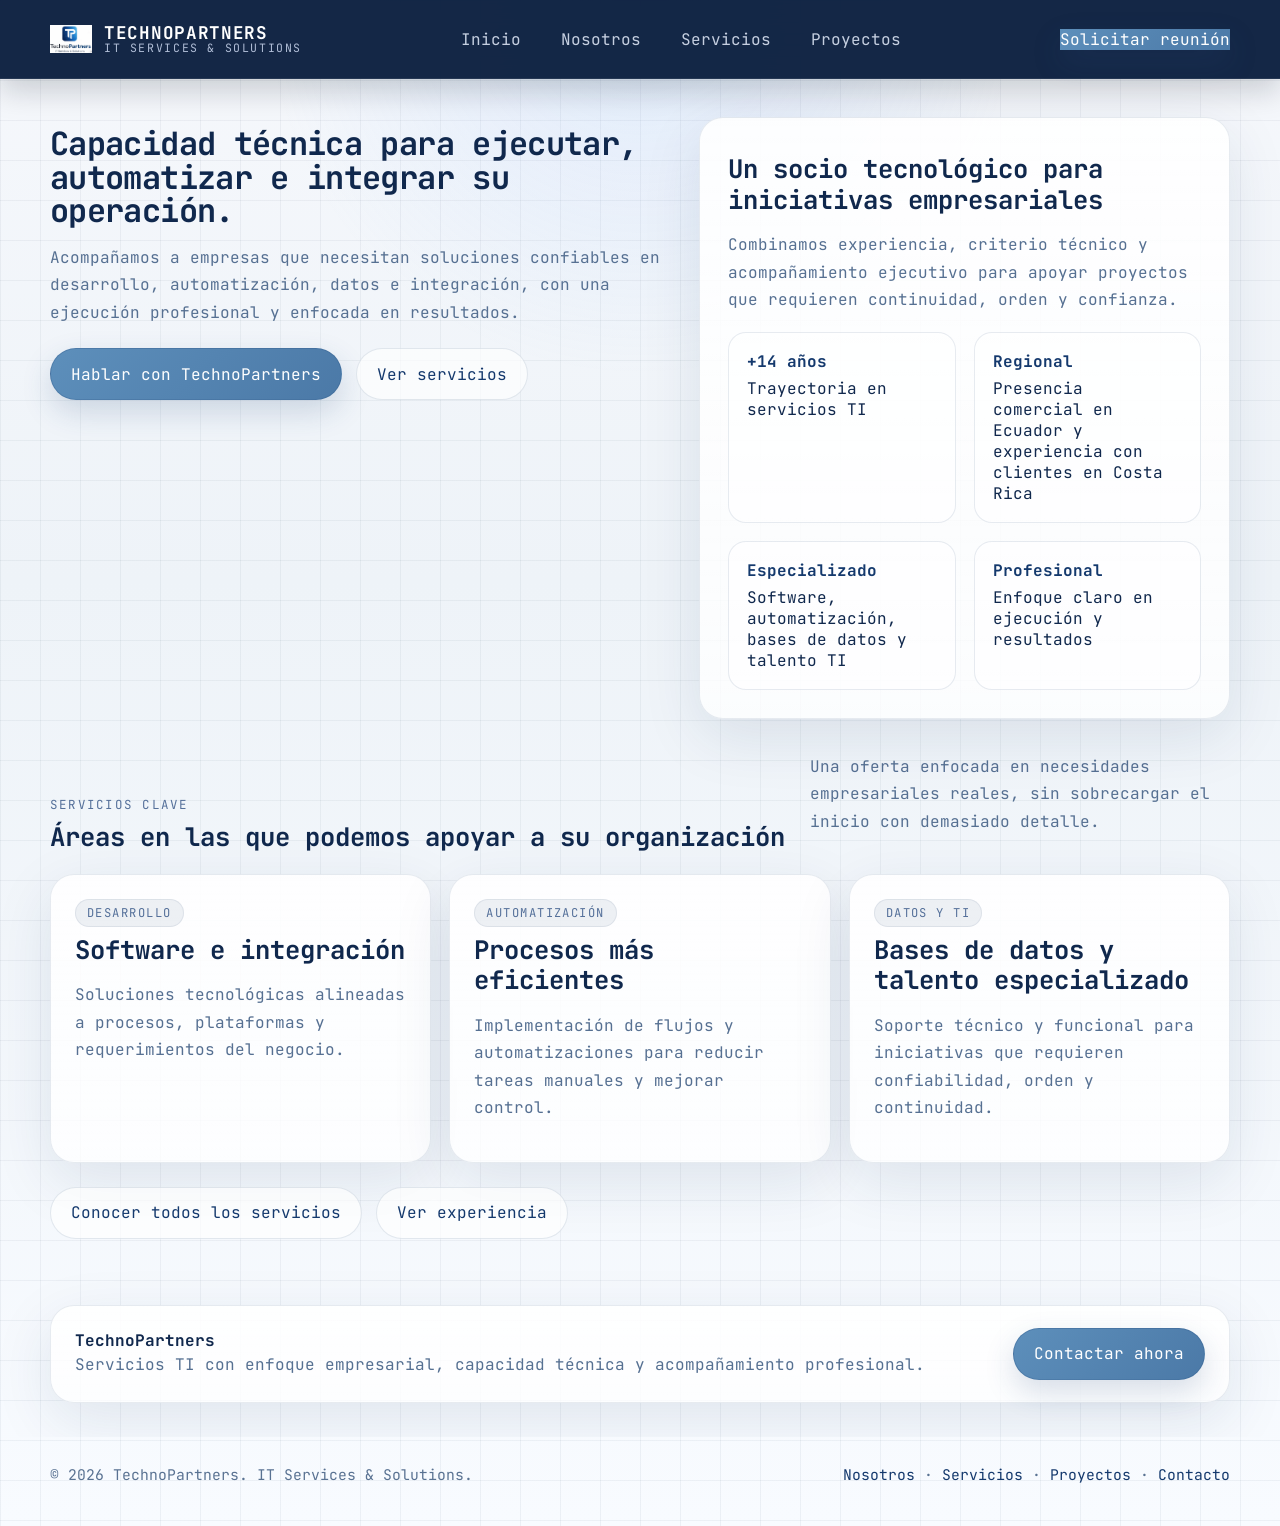
==== commit 72a277e0: "Update index.html" ====
--- a/index.html
+++ b/index.html
@@ -12,28 +12,31 @@
 </head>
 <body>
   <header class="topbar">
-    <div class="container navbar">
-      <a class="brand" href="index.html">
-        <img src="assets/logo.png" alt="Logo TechnoPartners" />
-        <div class="brand-text">
-          <strong>TechnoPartners</strong>
-          <span>IT Services &amp; Solutions</span>
-        </div>
-      </a>
+  <div class="container navbar">
+    <a class="brand" href="index.html">
+      <img src="assets/logo.png" alt="Logo TechnoPartners">
+      <div class="brand-text">
+        <strong>TECHNOPARTNERS</strong>
+        <span>IT SERVICES &amp; SOLUTIONS</span>
+      </div>
+    </a>
 
-    <button class="menu-toggle" onclick="toggleMenu()">☰</button>
-      
-      <nav id="menu" class="nav-links">
-        <a class="active" href="index.html">Inicio</a>
-        <a href="about.html">Nosotros</a>
-        <a href="services.html">Servicios</a>
-        <a href="projects.html">Proyectos</a>
-        
-      </nav>
+    <nav id="menu" class="nav-links">
+      <a href="index.html">Inicio</a>
+      <a href="about.html">Nosotros</a>
+      <a href="services.html">Servicios</a>
+      <a href="projects.html">Proyectos</a>
+   
+      <a class="nav-mobile-cta" href="contact.html">Solicitar reunión</a>
+    </nav>
 
-      <a class="nav-cta" href="contact.html">Solicitar reunión</a>
-    </div>
-  </header>
+    <button class="menu-toggle" type="button" onclick="toggleMenu()" aria-label="Abrir menú">
+      ☰
+    </button>
+
+    <a class="nav-cta" href="contact.html">Solicitar reunión</a>
+  </div>
+</header>
 
   <main>
     <section class="hero">
